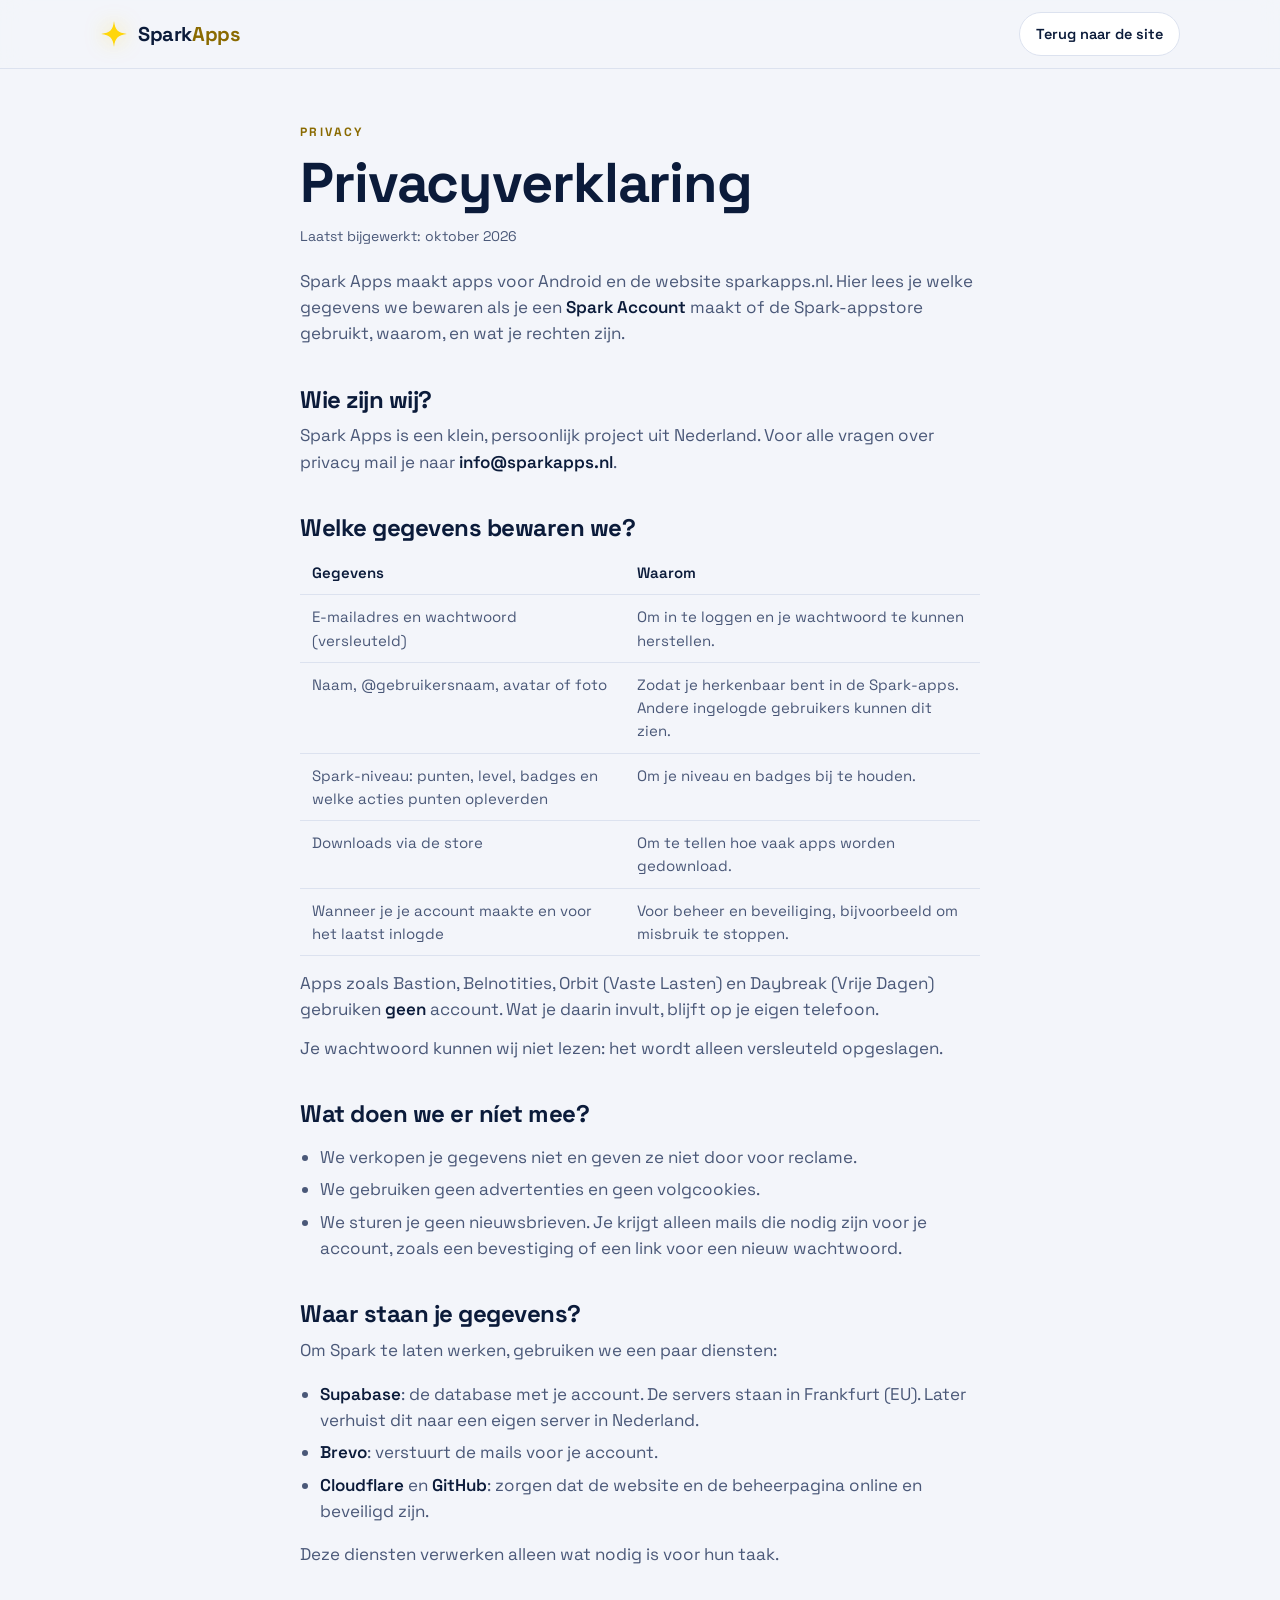
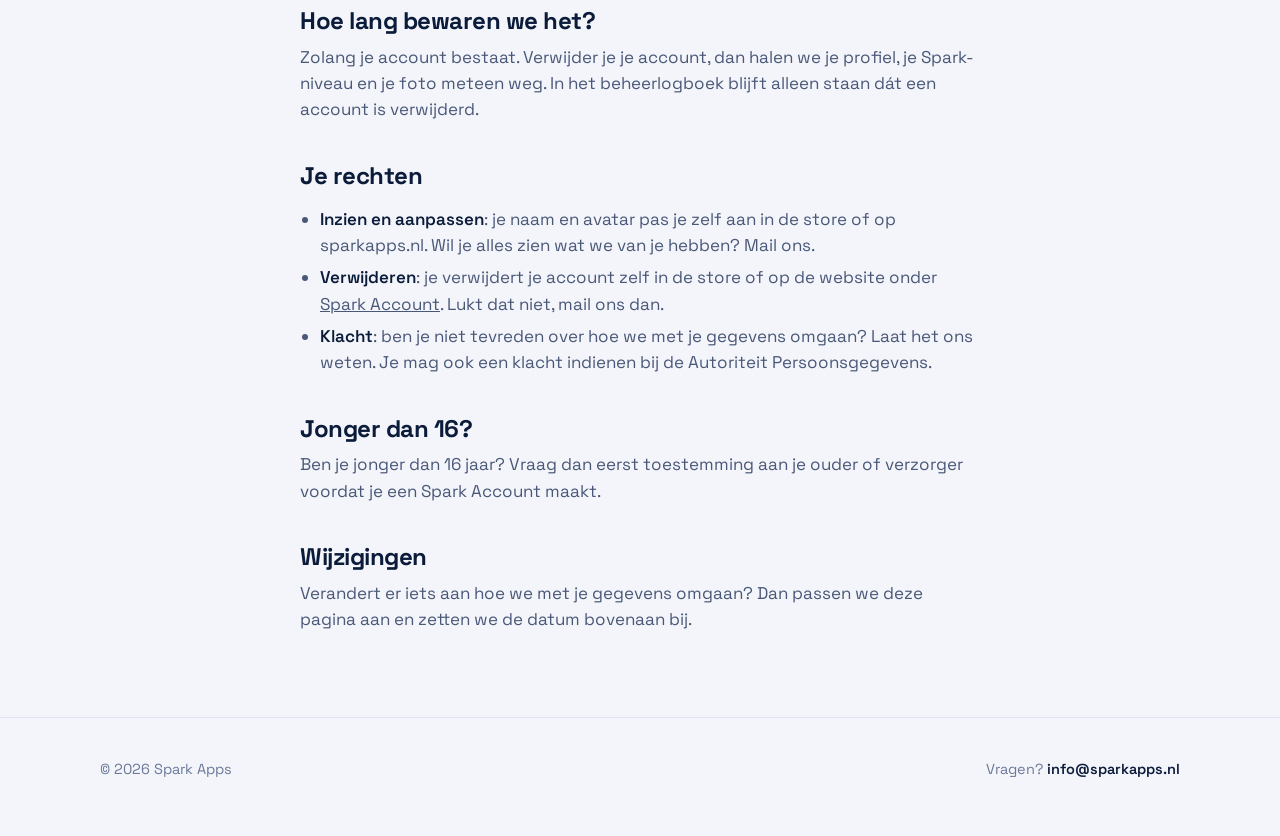
==== privacy.html @ 98fe3489 "Add files via upload" ====
<!doctype html>
<html lang="nl">
<head>
<meta charset="utf-8">
<meta name="viewport" content="width=device-width, initial-scale=1, viewport-fit=cover">
<title>Privacyverklaring · Spark Apps</title>
<meta name="description" content="Welke gegevens Spark Apps bewaart, waarom, en wat je rechten zijn.">
<link rel="icon" href="data:image/svg+xml,%3Csvg xmlns='http://www.w3.org/2000/svg' viewBox='0 0 100 100'%3E%3Cpath d='M50 4 C54 36 64 46 96 50 C64 54 54 64 50 96 C46 64 36 54 4 50 C36 46 46 36 50 4 Z' fill='%23FFD60A'/%3E%3C/svg%3E">
<link rel="preconnect" href="https://fonts.googleapis.com">
<link rel="preconnect" href="https://fonts.gstatic.com" crossorigin>
<link rel="stylesheet" href="https://fonts.googleapis.com/css2?family=Space+Grotesk:wght@400;500;600;700&display=swap">
<link rel="stylesheet" href="site.css?v=1">
<style>
  .doc { padding: 48px 0 84px; }
  .doc .wrap { max-width: 720px; }
  .doc h1 { font-size: clamp(36px, 6vw, 56px); margin: 10px 0 12px; }
  .doc h2 { font-size: 24px; margin: 40px 0 10px; }
  .doc p, .doc li { color: var(--muted); }
  .doc p + p { margin-top: 12px; }
  .doc ul { padding-left: 20px; display: flex; flex-direction: column; gap: 6px; }
  .doc strong { color: var(--text); font-weight: 600; }
  .doc table { width: 100%; border-collapse: collapse; font-size: 15px; }
  .doc th, .doc td { text-align: left; padding: 10px 12px; border-bottom: 1px solid var(--line); vertical-align: top; }
  .doc th { color: var(--text); font-weight: 600; }
  .doc td { color: var(--muted); }
  .tbl { overflow-x: auto; margin-top: 10px; }
  .updated { font-size: 14px; color: var(--faint); }
</style>
</head>
<body>
<header class="top">
  <div class="wrap">
    <a class="logo" href="./">
      <svg width="28" height="28" viewBox="0 0 100 100" aria-hidden="true"><path d="M50 4 C54 36 64 46 96 50 C64 54 54 64 50 96 C46 64 36 54 4 50 C36 46 46 36 50 4 Z" fill="#FFD60A"/></svg>
      <span class="lw">Spark<span>Apps</span></span>
    </a>
    <a class="acc-btn out" href="./" style="margin-left:auto">Terug naar de site</a>
  </div>
</header>

<main class="doc">
  <div class="wrap">
    <span class="kicker">Privacy</span>
    <h1>Privacyverklaring</h1>
    <p class="updated">Laatst bijgewerkt: oktober 2026</p>

    <p style="margin-top:20px">Spark Apps maakt apps voor Android en de website sparkapps.nl. Hier lees je welke gegevens we bewaren als je een <strong>Spark Account</strong> maakt of de Spark-appstore gebruikt, waarom, en wat je rechten zijn.</p>

    <h2>Wie zijn wij?</h2>
    <p>Spark Apps is een klein, persoonlijk project uit Nederland. Voor alle vragen over privacy mail je naar <strong>info@sparkapps.nl</strong>.</p>

    <h2>Welke gegevens bewaren we?</h2>
    <div class="tbl">
      <table>
        <thead><tr><th scope="col">Gegevens</th><th scope="col">Waarom</th></tr></thead>
        <tbody>
          <tr><td>E-mailadres en wachtwoord (versleuteld)</td><td>Om in te loggen en je wachtwoord te kunnen herstellen.</td></tr>
          <tr><td>Naam, @gebruikersnaam, avatar of foto</td><td>Zodat je herkenbaar bent in de Spark-apps. Andere ingelogde gebruikers kunnen dit zien.</td></tr>
          <tr><td>Spark-niveau: punten, level, badges en welke acties punten opleverden</td><td>Om je niveau en badges bij te houden.</td></tr>
          <tr><td>Downloads via de store</td><td>Om te tellen hoe vaak apps worden gedownload.</td></tr>
          <tr><td>Wanneer je je account maakte en voor het laatst inlogde</td><td>Voor beheer en beveiliging, bijvoorbeeld om misbruik te stoppen.</td></tr>
        </tbody>
      </table>
    </div>
    <p style="margin-top:14px">Apps zoals Bastion, Belnotities, Orbit (Vaste Lasten) en Daybreak (Vrije Dagen) gebruiken <strong>geen</strong> account. Wat je daarin invult, blijft op je eigen telefoon.</p>
    <p>Je wachtwoord kunnen wij niet lezen: het wordt alleen versleuteld opgeslagen.</p>

    <h2>Wat doen we er níet mee?</h2>
    <ul>
      <li>We verkopen je gegevens niet en geven ze niet door voor reclame.</li>
      <li>We gebruiken geen advertenties en geen volgcookies.</li>
      <li>We sturen je geen nieuwsbrieven. Je krijgt alleen mails die nodig zijn voor je account, zoals een bevestiging of een link voor een nieuw wachtwoord.</li>
    </ul>

    <h2>Waar staan je gegevens?</h2>
    <p>Om Spark te laten werken, gebruiken we een paar diensten:</p>
    <ul>
      <li><strong>Supabase</strong>: de database met je account. De servers staan in Frankfurt (EU). Later verhuist dit naar een eigen server in Nederland.</li>
      <li><strong>Brevo</strong>: verstuurt de mails voor je account.</li>
      <li><strong>Cloudflare</strong> en <strong>GitHub</strong>: zorgen dat de website en de beheerpagina online en beveiligd zijn.</li>
    </ul>
    <p>Deze diensten verwerken alleen wat nodig is voor hun taak.</p>

    <h2>Hoe lang bewaren we het?</h2>
    <p>Zolang je account bestaat. Verwijder je je account, dan halen we je profiel, je Spark-niveau en je foto meteen weg. In het beheerlogboek blijft alleen staan dát een account is verwijderd.</p>

    <h2>Je rechten</h2>
    <ul>
      <li><strong>Inzien en aanpassen</strong>: je naam en avatar pas je zelf aan in de store of op sparkapps.nl. Wil je alles zien wat we van je hebben? Mail ons.</li>
      <li><strong>Verwijderen</strong>: je verwijdert je account zelf in de store of op de website onder <a href="./#account">Spark Account</a>. Lukt dat niet, mail ons dan.</li>
      <li><strong>Klacht</strong>: ben je niet tevreden over hoe we met je gegevens omgaan? Laat het ons weten. Je mag ook een klacht indienen bij de Autoriteit Persoonsgegevens.</li>
    </ul>

    <h2>Jonger dan 16?</h2>
    <p>Ben je jonger dan 16 jaar? Vraag dan eerst toestemming aan je ouder of verzorger voordat je een Spark Account maakt.</p>

    <h2>Wijzigingen</h2>
    <p>Verandert er iets aan hoe we met je gegevens omgaan? Dan passen we deze pagina aan en zetten we de datum bovenaan bij.</p>
  </div>
</main>

<footer>
  <div class="wrap">
    <span>© 2026 Spark Apps</span>
    <span>Vragen? <span class="copy">info@sparkapps.nl</span></span>
  </div>
</footer>
</body>
</html>
---- site.css ----
/* Layout: één brede kolom met banden; header blijft bovenaan. Merk: Spark (navy + vonkgeel). */
:root {
  --ground: #F3F5FA; --band: #FFFFFF; --card: #FFFFFF; --card2: #E9EDF7; --line: #DCE2EF;
  --text: #0B1B3A; --soft: #23345C; --muted: #4A5878; --faint: #6B7899;
  --spark: #FFD60A; --spark-ink: #8A6A00; --on-spark: #0B1B3A; --navy: #0B1B3A;
  --mint: #0F7A5C; --red: #B42318; --red-bg: #FDECEA;
  --shadow: 0 18px 40px -18px rgba(11, 27, 58, .35);
  --display: 'Space Grotesk', 'Segoe UI', system-ui, sans-serif;
  --body: 'Space Grotesk', 'Segoe UI', system-ui, sans-serif;
  --ease: cubic-bezier(.2, .8, .2, 1);
}
@media (prefers-color-scheme: dark) {
  :root:not([data-theme="light"]) {
    --ground: #050B1C; --band: #081330; --card: #0B1B3A; --card2: #12285A; --line: #1C2F5E;
    --text: #F2F5FB; --soft: #D6DDEE; --muted: #A9B6D3; --faint: #8593B8;
    --spark-ink: #FFD60A; --mint: #7AE7C7; --red: #FF8A8A; --red-bg: rgba(255, 138, 138, .12);
    --shadow: 0 20px 40px -14px rgba(0, 0, 0, .7);
    color-scheme: dark;
  }
}
:root[data-theme="dark"] {
  --ground: #050B1C; --band: #081330; --card: #0B1B3A; --card2: #12285A; --line: #1C2F5E;
  --text: #F2F5FB; --soft: #D6DDEE; --muted: #A9B6D3; --faint: #8593B8;
  --spark-ink: #FFD60A; --mint: #7AE7C7; --red: #FF8A8A; --red-bg: rgba(255, 138, 138, .12);
  --shadow: 0 20px 40px -14px rgba(0, 0, 0, .7);
  color-scheme: dark;
}

* { box-sizing: border-box; }
html { scroll-behavior: smooth; scroll-padding-top: 84px; }
@media (prefers-reduced-motion: reduce) { html { scroll-behavior: auto; } * { animation: none !important; transition: none !important; } }
body { margin: 0; background: var(--ground); color: var(--text); font-family: var(--body); font-size: 17px; line-height: 1.55; -webkit-font-smoothing: antialiased; }
img { max-width: 100%; }
a { color: inherit; }
h1, h2, h3 { font-family: var(--display); margin: 0; letter-spacing: -.02em; text-wrap: balance; line-height: 1.08; }
p { margin: 0; }
[hidden] { display: none !important; }
:focus-visible { outline: 3px solid var(--spark); outline-offset: 3px; border-radius: 8px; }
.wrap { width: 100%; max-width: 1120px; margin: 0 auto; padding-left: max(20px, env(safe-area-inset-left, 0px)); padding-right: max(20px, env(safe-area-inset-right, 0px)); }
.kicker { font-size: 12px; font-weight: 700; letter-spacing: .2em; text-transform: uppercase; color: var(--spark-ink); }
.sr-only { position: absolute; width: 1px; height: 1px; overflow: hidden; clip: rect(0 0 0 0); white-space: nowrap; }

/* ---------- knoppen ---------- */
.btn { display: inline-flex; align-items: center; justify-content: center; gap: 10px; min-height: 52px; padding: 0 24px; border-radius: 99px; border: 0; background: var(--spark); color: var(--on-spark); font: inherit; font-weight: 700; font-size: 16px; text-decoration: none; cursor: pointer; transition: transform .2s var(--ease), box-shadow .2s; }
.btn:hover { transform: translateY(-2px); box-shadow: 0 10px 24px -10px rgba(255, 214, 10, .8); }
.btn:disabled, .btn[aria-disabled="true"] { opacity: .55; cursor: default; transform: none; box-shadow: none; }
.btn.ghost { background: transparent; color: var(--text); border: 1.5px solid var(--line); }
.btn.ghost:hover { box-shadow: none; border-color: var(--faint); }
.btn.sm { min-height: 42px; padding: 0 18px; font-size: 14.5px; }
.btn.danger { background: transparent; color: var(--red); border: 1.5px solid var(--red); }
.btn.full { width: 100%; }

/* ---------- header ---------- */
body::before { content: ""; position: fixed; inset: 0 0 auto; height: env(safe-area-inset-top, 0px); z-index: 31; background: var(--ground); }
.top { position: sticky; top: env(safe-area-inset-top, 0px); z-index: 30; background: color-mix(in srgb, var(--ground) 86%, transparent); backdrop-filter: blur(12px); -webkit-backdrop-filter: blur(12px); border-bottom: 1px solid var(--line); }
.top .wrap { display: flex; align-items: center; gap: 18px; height: 68px; }
.logo { display: inline-flex; align-items: center; gap: 10px; font-weight: 700; font-size: 20px; text-decoration: none; letter-spacing: -.02em; }
.logo svg { filter: drop-shadow(0 0 10px rgba(255, 214, 10, .5)); }
.logo .lw span { color: var(--spark-ink); }
.nav { display: flex; gap: 4px; margin-left: auto; }
.nav a { padding: 10px 14px; border-radius: 99px; text-decoration: none; color: var(--muted); font-weight: 500; font-size: 15px; }
.nav a:hover { color: var(--text); background: var(--card2); }
.acc-btn { display: inline-flex; align-items: center; gap: 8px; height: 44px; padding: 0 6px 0 14px; border-radius: 99px; border: 1.5px solid var(--line); background: var(--card); color: var(--text); font: inherit; font-weight: 600; font-size: 14.5px; cursor: pointer; text-decoration: none; }
.acc-btn .spa-av { margin-right: -2px; }
.acc-btn.out { padding: 0 16px; }
@media (max-width: 760px) { .nav { display: none; } .acc-btn { margin-left: auto; } }

/* ---------- avatar ---------- */
.spa-av { display: inline-flex; align-items: center; justify-content: center; border-radius: 50%; overflow: hidden; flex: none; }
.spa-av img { width: 100%; height: 100%; object-fit: cover; }
.spa-av b { font-weight: 700; line-height: 1; }

/* ---------- hero ---------- */
.hero { padding: 72px 0 56px; overflow: hidden; }
.hero .wrap { display: grid; grid-template-columns: minmax(0, 1.05fr) minmax(0, .95fr); gap: 48px; align-items: center; }
.hero h1 { font-size: clamp(44px, 7vw, 84px); letter-spacing: -.045em; margin: 14px 0 20px; }
.hero h1 em { font-style: normal; color: var(--spark-ink); position: relative; }
.hero .lead { font-size: clamp(18px, 2vw, 21px); color: var(--muted); max-width: 34ch; }
.hero .ctas { display: flex; flex-wrap: wrap; gap: 12px; margin-top: 30px; }
.hero .note { margin-top: 14px; font-size: 14px; color: var(--faint); }
.mosaic { position: relative; display: grid; grid-template-columns: repeat(4, 1fr); gap: 14px; transform: rotate(-8deg); margin: 0 auto; max-width: 440px; }
.mosaic .tile { aspect-ratio: 1; border-radius: 26%; overflow: hidden; box-shadow: var(--shadow); animation: float 6s var(--ease) infinite alternate; }
.mosaic .tile:nth-child(3n) { animation-delay: -2s; }
.mosaic .tile:nth-child(4n+1) { animation-delay: -4s; }
.mosaic .tile img { width: 100%; height: 100%; object-fit: cover; display: block; }
.mosaic .tile.star { background: var(--spark); display: flex; align-items: center; justify-content: center; }
@keyframes float { to { transform: translateY(-8px); } }
@media (max-width: 860px) { .hero { padding-top: 44px; } .hero .wrap { grid-template-columns: 1fr; gap: 40px; } .mosaic { max-width: 340px; } }

/* ---------- cijfers ---------- */
.stats { border-top: 1px solid var(--line); border-bottom: 1px solid var(--line); background: var(--band); }
.stats .wrap { display: grid; grid-template-columns: repeat(4, minmax(0, 1fr)); }
.stat { padding: 26px 18px; border-left: 1px solid var(--line); }
.stat:first-child { border-left: 0; padding-left: 0; }
.stat b { display: block; font-family: var(--display); font-size: clamp(30px, 4vw, 44px); letter-spacing: -.03em; font-variant-numeric: tabular-nums; line-height: 1.1; }
.stat span { color: var(--muted); font-size: 14.5px; }
@media (max-width: 760px) { .stats .wrap { grid-template-columns: repeat(2, minmax(0, 1fr)); } .stat { border-left: 0; padding-left: 0; } .stat:nth-child(n+3) { border-top: 1px solid var(--line); } }

/* ---------- secties ---------- */
section.band { padding: 84px 0; }
section.band.alt { background: var(--band); border-top: 1px solid var(--line); border-bottom: 1px solid var(--line); }
.sec-head { display: flex; flex-wrap: wrap; align-items: flex-end; justify-content: space-between; gap: 18px; margin-bottom: 30px; }
.sec-head h2 { font-size: clamp(32px, 4.6vw, 52px); margin-top: 10px; }
.sec-head p { color: var(--muted); max-width: 46ch; }

/* ---------- apps ---------- */
.chips { display: flex; flex-wrap: wrap; gap: 8px; margin-bottom: 22px; }
.chip { min-height: 40px; padding: 0 16px; border-radius: 99px; border: 1.5px solid var(--line); background: var(--card); color: var(--muted); font: inherit; font-size: 14.5px; font-weight: 600; cursor: pointer; }
.chip[aria-pressed="true"] { background: var(--navy); border-color: var(--navy); color: #fff; }
:root[data-theme="dark"] .chip[aria-pressed="true"] { background: var(--spark); border-color: var(--spark); color: var(--on-spark); }
@media (prefers-color-scheme: dark) { :root:not([data-theme="light"]) .chip[aria-pressed="true"] { background: var(--spark); border-color: var(--spark); color: var(--on-spark); } }
.app-grid { display: grid; grid-template-columns: repeat(auto-fill, minmax(250px, 1fr)); gap: 16px; }
.app-card { display: flex; gap: 16px; align-items: flex-start; padding: 18px; border-radius: 24px; background: var(--card); border: 1px solid var(--line); text-align: left; font: inherit; color: inherit; cursor: pointer; transition: transform .25s var(--ease), box-shadow .25s; }
.app-card:hover { transform: translateY(-4px); box-shadow: var(--shadow); }
.app-ico { flex: none; width: 64px; height: 64px; border-radius: 18px; overflow: hidden; display: flex; align-items: center; justify-content: center; }
.app-ico img { width: 100%; height: 100%; object-fit: cover; }
.app-card .t { display: flex; flex-direction: column; gap: 3px; min-width: 0; }
.app-card b { font-size: 18px; letter-spacing: -.01em; }
.app-card .tag { font-size: 12.5px; font-weight: 600; color: var(--spark-ink); }
.app-card .s { font-size: 14.5px; color: var(--muted); line-height: 1.4; }

/* ---------- stappen ---------- */
.steps { display: grid; grid-template-columns: repeat(auto-fit, minmax(220px, 1fr)); gap: 16px; list-style: none; margin: 0; padding: 0; counter-reset: s; }
.steps li { position: relative; padding: 24px 22px; border-radius: 24px; background: var(--card); border: 1px solid var(--line); counter-increment: s; }
.steps li::before { content: counter(s); display: flex; align-items: center; justify-content: center; width: 40px; height: 40px; border-radius: 50%; background: var(--spark); color: var(--on-spark); font-weight: 700; margin-bottom: 14px; }
.steps b { display: block; font-size: 18px; margin-bottom: 6px; }
.steps span { color: var(--muted); font-size: 15px; }

/* ---------- account-uitleg ---------- */
.acc-split { display: grid; grid-template-columns: minmax(0, 1fr) minmax(0, 1fr); gap: 40px; align-items: center; }
.acc-split p { color: var(--muted); margin-top: 16px; }
.tiers { display: flex; flex-direction: column; gap: 8px; list-style: none; margin: 0; padding: 0; }
.tiers li { display: flex; align-items: center; gap: 14px; padding: 12px 16px; border-radius: 16px; background: var(--card); border: 1px solid var(--line); }
.tiers li i { font-style: normal; flex: none; min-width: 74px; font-size: 13px; font-weight: 700; color: var(--faint); font-variant-numeric: tabular-nums; }
.tiers li b { font-size: 16px; }
.tiers li:last-child { background: var(--spark); color: var(--on-spark); border-color: var(--spark); }
.tiers li:last-child i { color: var(--on-spark); }
@media (max-width: 860px) { .acc-split { grid-template-columns: 1fr; } }

/* ---------- download ---------- */
.dl { display: grid; grid-template-columns: auto minmax(0, 1fr); gap: 28px; align-items: center; padding: 40px; border-radius: 32px; background: var(--navy); color: #F2F5FB; }
.dl .big-star { width: 120px; height: 120px; border-radius: 34px; background: var(--spark); display: flex; align-items: center; justify-content: center; box-shadow: 0 0 60px rgba(255, 214, 10, .35); }
.dl h2 { font-size: clamp(30px, 4vw, 44px); }
.dl p { color: #A9B6D3; margin: 10px 0 22px; }
.dl .meta { margin-top: 12px; font-size: 13.5px; color: #A9B6D3; }
@media (max-width: 680px) { .dl { grid-template-columns: 1fr; padding: 28px 22px; } .dl .big-star { width: 84px; height: 84px; border-radius: 24px; } }

/* ---------- footer ---------- */
footer { padding: 40px 0 56px; border-top: 1px solid var(--line); color: var(--faint); font-size: 14.5px; }
footer .wrap { display: flex; flex-wrap: wrap; gap: 14px 28px; align-items: center; justify-content: space-between; }
footer a { color: var(--muted); }
footer .copy { user-select: all; color: var(--text); font-weight: 600; }

/* ---------- dialoog (app-details) ---------- */
dialog { border: 0; padding: 0; border-radius: 28px; width: min(720px, calc(100vw - 24px)); max-height: calc(100vh - 32px); background: var(--card); color: var(--text); box-shadow: var(--shadow); }
dialog::backdrop { background: rgba(3, 7, 18, .62); }
.dlg { display: flex; flex-direction: column; }
.dlg-hero { display: flex; align-items: center; gap: 18px; padding: 26px 26px 22px; color: #fff; }
.dlg-hero .app-ico { width: 84px; height: 84px; border-radius: 24px; box-shadow: 0 12px 24px -10px rgba(0, 0, 0, .5); }
.dlg-hero h2 { font-size: 30px; }
.dlg-hero span { opacity: .85; }
.dlg-x { margin-left: auto; align-self: flex-start; width: 44px; height: 44px; border-radius: 50%; border: 0; background: rgba(255, 255, 255, .18); color: #fff; cursor: pointer; display: flex; align-items: center; justify-content: center; flex: none; }
.dlg-body { padding: 22px 26px 28px; display: flex; flex-direction: column; gap: 18px; }
.dlg-body p { color: var(--muted); }
.shots { display: flex; gap: 12px; overflow-x: auto; padding-bottom: 6px; scroll-snap-type: x mandatory; }
.shots img { flex: none; height: 300px; border-radius: 18px; border: 1px solid var(--line); scroll-snap-align: start; }
.feats { display: grid; grid-template-columns: repeat(auto-fill, minmax(220px, 1fr)); gap: 8px; list-style: none; padding: 0; margin: 0; }
.feats li { display: flex; gap: 10px; align-items: flex-start; font-size: 15px; }
.feats li svg { flex: none; margin-top: 4px; }

/* ---------- account-pagina ---------- */
.acc-page { padding: 48px 0 84px; }
.acc-page .wrap { max-width: 640px; display: flex; flex-direction: column; gap: 16px; }
.panel { padding: 26px; border-radius: 26px; background: var(--card); border: 1px solid var(--line); display: flex; flex-direction: column; gap: 14px; }
.panel h1 { font-size: clamp(30px, 5vw, 40px); }
.panel h2 { font-size: 22px; }
.panel > p { color: var(--muted); }
.seg { display: flex; gap: 6px; padding: 5px; border-radius: 99px; background: var(--card2); }
.seg button { flex: 1; min-height: 42px; border: 0; border-radius: 99px; background: transparent; color: var(--muted); font: inherit; font-weight: 700; font-size: 15px; cursor: pointer; }
.seg button[aria-selected="true"] { background: var(--spark); color: var(--on-spark); }
.field { display: flex; flex-direction: column; gap: 7px; }
.field > span { font-size: 14px; font-weight: 700; color: var(--soft); }
.field small { font-size: 13px; color: var(--faint); }
.field small.ok { color: var(--mint); }
.field small.bad { color: var(--red); }
.inp { width: 100%; height: 50px; border-radius: 14px; border: 1.5px solid var(--line); background: var(--ground); color: var(--text); font: inherit; font-size: 16px; padding: 0 14px; }
.inp:focus { border-color: var(--spark-ink); outline: none; }
.un { position: relative; }
.un i { position: absolute; left: 14px; top: 50%; transform: translateY(-50%); font-style: normal; color: var(--faint); }
.un .inp { padding-left: 30px; }
.err { padding: 10px 14px; border-radius: 12px; background: var(--red-bg); color: var(--red); font-size: 14.5px; }
.okmsg { padding: 10px 14px; border-radius: 12px; background: color-mix(in srgb, var(--mint) 14%, transparent); color: var(--mint); font-size: 14.5px; }
.linkbtn { align-self: flex-start; border: 0; background: none; padding: 6px 0; color: var(--muted); font: inherit; font-size: 14.5px; text-decoration: underline; cursor: pointer; }
.small { font-size: 13.5px; color: var(--faint); }
.me { display: flex; align-items: center; gap: 18px; }
.me h1 { font-size: 30px; overflow-wrap: anywhere; }
.me .handle { color: var(--muted); }
.pills { display: flex; flex-wrap: wrap; gap: 6px; margin-top: 6px; }
.pill { padding: 4px 10px; border-radius: 99px; background: var(--card2); color: var(--spark-ink); font-size: 12.5px; font-weight: 700; }
.pill.y { background: var(--spark); color: var(--on-spark); }
.av-grid { display: grid; grid-template-columns: repeat(auto-fill, minmax(58px, 1fr)); gap: 8px; }
.av-pick { height: 62px; border-radius: 18px; border: 2px solid transparent; background: transparent; cursor: pointer; display: flex; align-items: center; justify-content: center; padding: 0; }
.av-pick[aria-pressed="true"] { border-color: var(--spark-ink); }
.row { display: flex; gap: 10px; align-items: center; flex-wrap: wrap; }
.row .inp { flex: 1 1 220px; min-width: 0; }
.info { display: flex; flex-direction: column; gap: 10px; }
.info div { display: flex; justify-content: space-between; gap: 12px; font-size: 15px; }
.info span { color: var(--muted); }
.info b { text-align: right; overflow-wrap: anywhere; min-width: 0; font-weight: 600; }
.lvl-top { display: flex; align-items: center; gap: 16px; }
.lvl-num { flex: none; width: 76px; height: 76px; border-radius: 22px; background: var(--spark); color: var(--on-spark); display: flex; flex-direction: column; align-items: center; justify-content: center; }
.lvl-num b { font-size: 32px; line-height: 1; letter-spacing: -.04em; }
.lvl-num span { font-size: 10px; font-weight: 700; letter-spacing: .16em; text-transform: uppercase; }
.lvl-top b.name { font-size: 22px; }
.lvl-top .sub { color: var(--muted); font-size: 14.5px; font-variant-numeric: tabular-nums; }
.bar { height: 10px; border-radius: 99px; background: var(--card2); overflow: hidden; }
.bar i { display: block; height: 100%; background: var(--spark); border-radius: inherit; }
.bdgs { display: grid; grid-template-columns: repeat(auto-fill, minmax(130px, 1fr)); gap: 10px; }
.bdg { padding: 14px 10px; border-radius: 18px; border: 1px solid var(--line); background: var(--ground); text-align: center; display: flex; flex-direction: column; align-items: center; gap: 4px; opacity: .55; }
.bdg.on { opacity: 1; border-color: var(--spark-ink); }
.bdg .ic { width: 42px; height: 42px; border-radius: 50%; background: var(--card2); color: var(--faint); display: flex; align-items: center; justify-content: center; }
.bdg.on .ic { background: var(--spark); }
.bdg b { font-size: 13.5px; }
.bdg span { font-size: 12px; color: var(--faint); line-height: 1.35; }
.toast { position: fixed; left: 50%; bottom: max(24px, env(safe-area-inset-bottom, 0px)); transform: translate(-50%, 20px); padding: 12px 20px; border-radius: 99px; background: var(--text); color: var(--ground); font-size: 15px; font-weight: 600; opacity: 0; pointer-events: none; transition: all .3s var(--ease); z-index: 60; max-width: calc(100vw - 32px); text-align: center; }
.toast.on { opacity: 1; transform: translate(-50%, 0); }
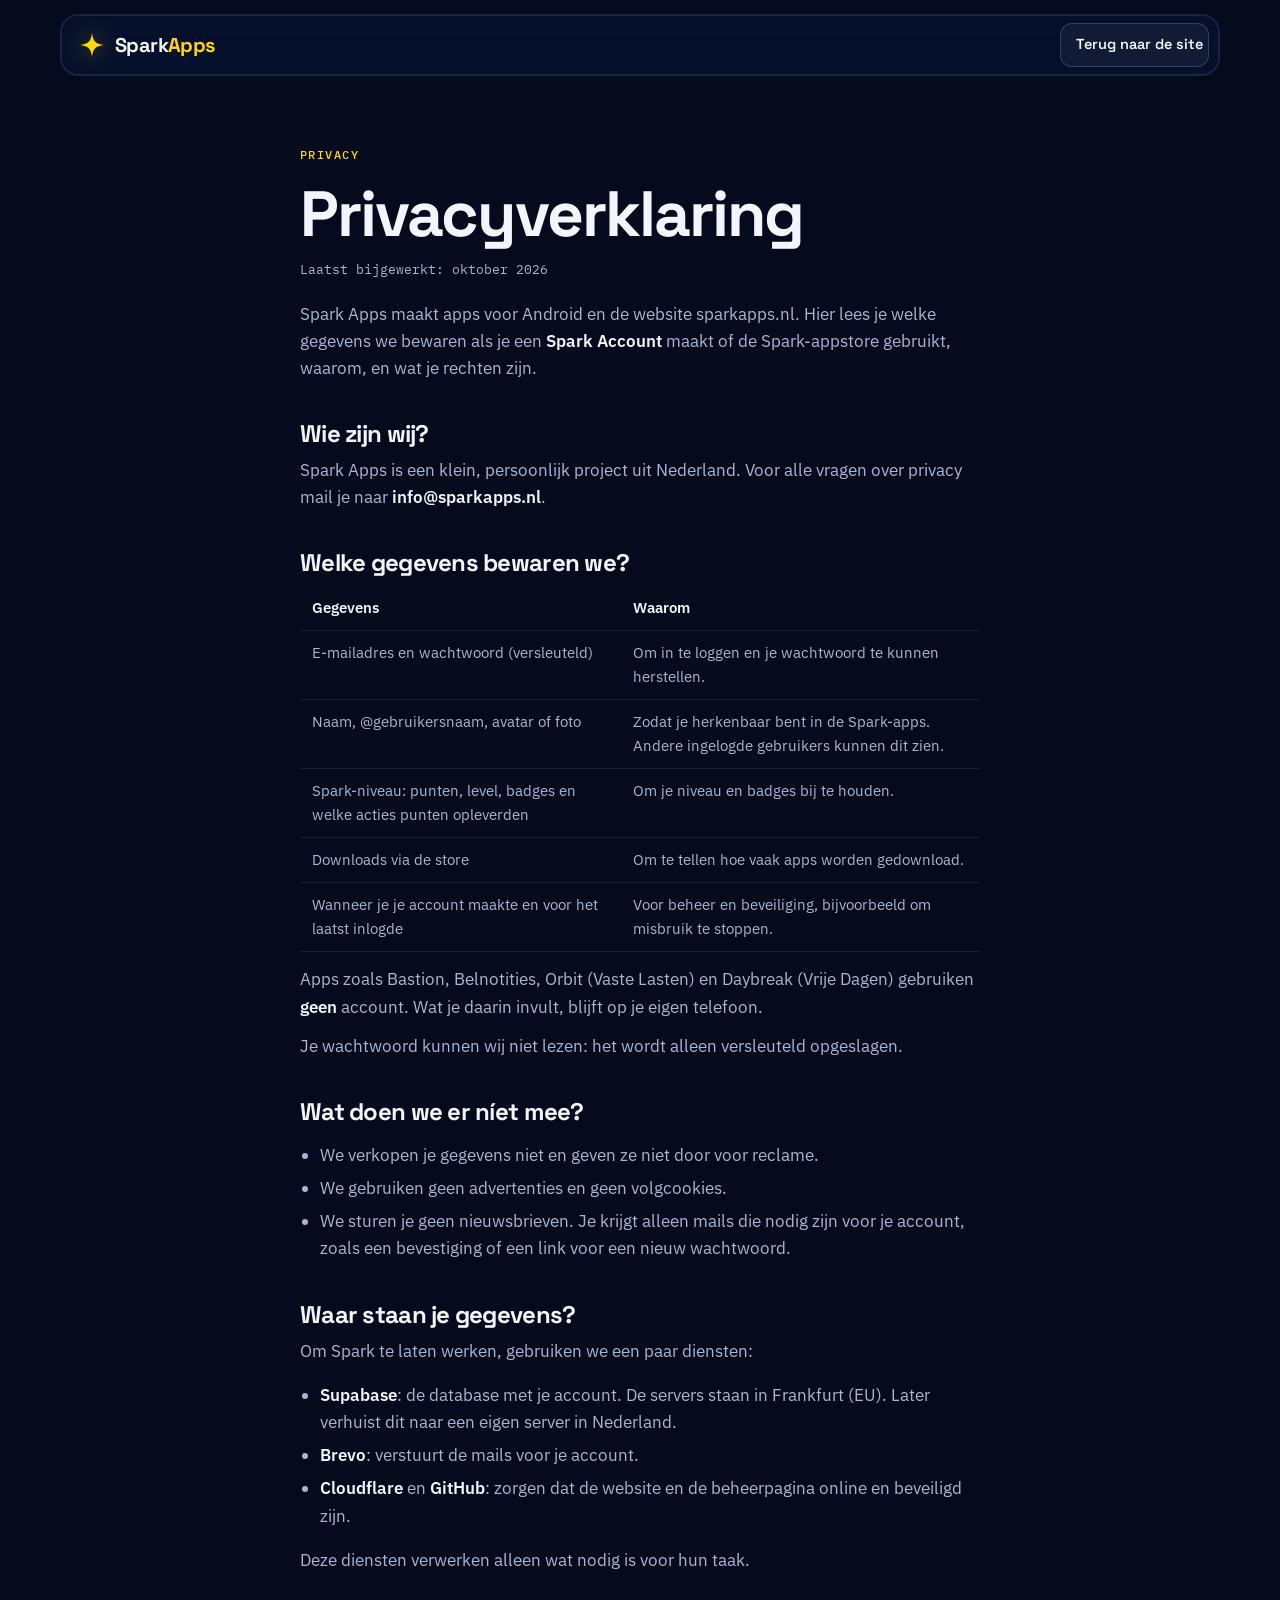
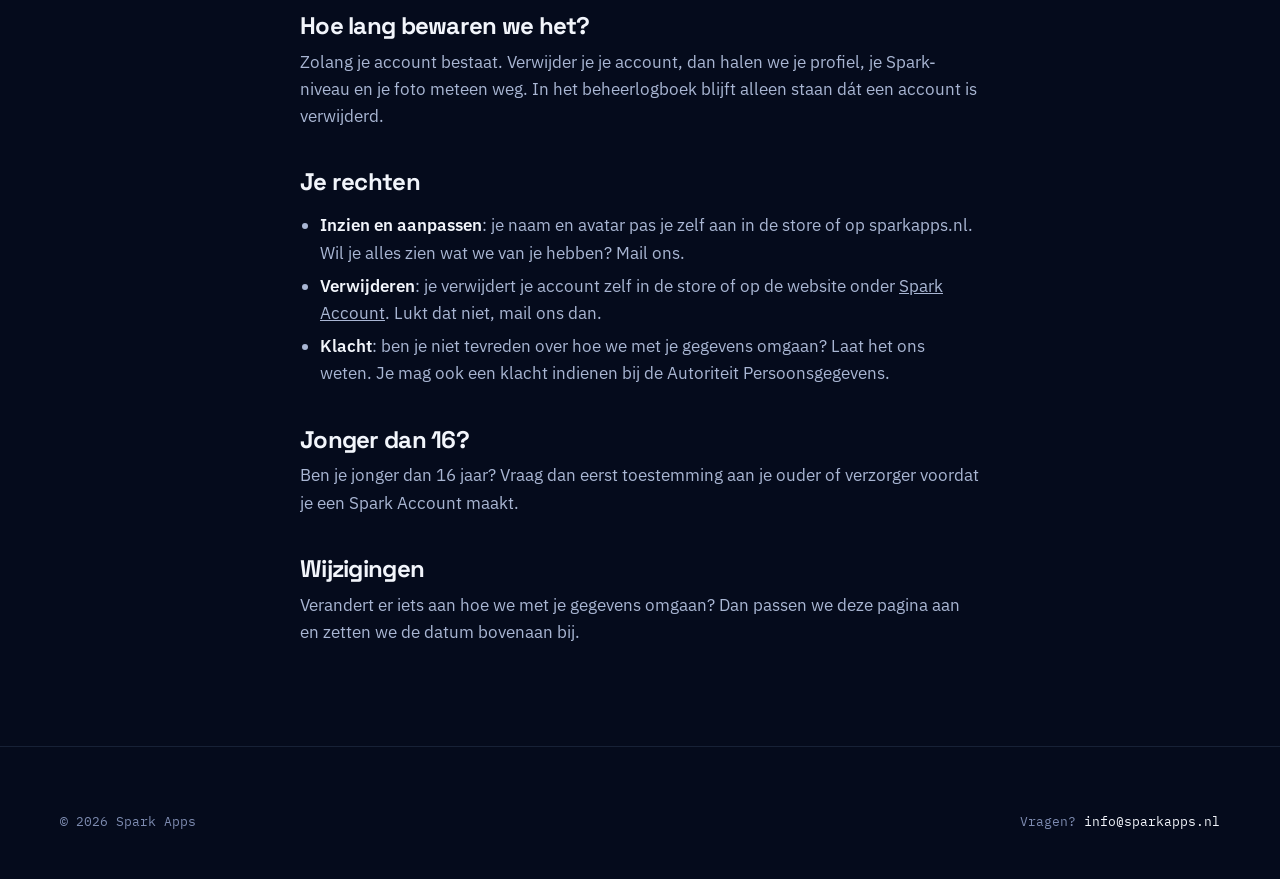
==== commit a5d2b64a: "Add files via upload" ====
--- a/privacy.html
+++ b/privacy.html
@@ -8,12 +8,12 @@
 <link rel="icon" href="data:image/svg+xml,%3Csvg xmlns='http://www.w3.org/2000/svg' viewBox='0 0 100 100'%3E%3Cpath d='M50 4 C54 36 64 46 96 50 C64 54 54 64 50 96 C46 64 36 54 4 50 C36 46 46 36 50 4 Z' fill='%23FFD60A'/%3E%3C/svg%3E">
 <link rel="preconnect" href="https://fonts.googleapis.com">
 <link rel="preconnect" href="https://fonts.gstatic.com" crossorigin>
-<link rel="stylesheet" href="https://fonts.googleapis.com/css2?family=Space+Grotesk:wght@400;500;600;700&display=swap">
-<link rel="stylesheet" href="site.css?v=1">
+<link rel="stylesheet" href="https://fonts.googleapis.com/css2?family=IBM+Plex+Mono:wght@500&family=IBM+Plex+Sans:wght@400;500;600&family=Space+Grotesk:wght@500;600;700&display=swap">
+<link rel="stylesheet" href="site.css?v=2">
 <style>
-  .doc { padding: 48px 0 84px; }
+  .doc { padding: 140px 0 100px; }
   .doc .wrap { max-width: 720px; }
-  .doc h1 { font-size: clamp(36px, 6vw, 56px); margin: 10px 0 12px; }
+  .doc h1 { font-size: clamp(40px, 6vw, 64px); margin: 14px 0 12px; }
   .doc h2 { font-size: 24px; margin: 40px 0 10px; }
   .doc p, .doc li { color: var(--muted); }
   .doc p + p { margin-top: 12px; }
@@ -24,17 +24,19 @@
   .doc th { color: var(--text); font-weight: 600; }
   .doc td { color: var(--muted); }
   .tbl { overflow-x: auto; margin-top: 10px; }
-  .updated { font-size: 14px; color: var(--faint); }
+  .updated { font-family: var(--mono); font-size: 13px; color: var(--faint); }
 </style>
 </head>
 <body>
-<header class="top">
+<header class="top solid" id="top">
   <div class="wrap">
-    <a class="logo" href="./">
-      <svg width="28" height="28" viewBox="0 0 100 100" aria-hidden="true"><path d="M50 4 C54 36 64 46 96 50 C64 54 54 64 50 96 C46 64 36 54 4 50 C36 46 46 36 50 4 Z" fill="#FFD60A"/></svg>
-      <span class="lw">Spark<span>Apps</span></span>
-    </a>
-    <a class="acc-btn out" href="./" style="margin-left:auto">Terug naar de site</a>
+    <div class="bar">
+      <a class="logo" href="./">
+        <svg width="26" height="26" viewBox="0 0 100 100" aria-hidden="true"><path d="M50 4 C54 36 64 46 96 50 C64 54 54 64 50 96 C46 64 36 54 4 50 C36 46 46 36 50 4 Z" fill="#FFD60A"/></svg>
+        <span class="lw">Spark<span>Apps</span></span>
+      </a>
+      <a class="acc-btn" href="./" style="margin-left:auto">Terug naar de site</a>
+    </div>
   </div>
 </header>
 
@@ -101,8 +103,7 @@
 
 <footer>
   <div class="wrap">
-    <span>© 2026 Spark Apps</span>
-    <span>Vragen? <span class="copy">info@sparkapps.nl</span></span>
+    <div class="base" style="margin-top:0;border-top:0;padding-top:0"><span>© 2026 Spark Apps</span><span>Vragen? <span class="copy">info@sparkapps.nl</span></span></div>
   </div>
 </footer>
 </body>
--- a/site.css
+++ b/site.css
@@ -1,226 +1,322 @@
-/* Layout: één brede kolom met banden; header blijft bovenaan. Merk: Spark (navy + vonkgeel). */
+/* Layout: donkere merk-look (bewust één thema). Brede banden met een 12-koloms raster; header zweeft als glas.
+   Display: Space Grotesk (Spark-merkletter) · Tekst: IBM Plex Sans · Labels/cijfers: IBM Plex Mono */
 :root {
-  --ground: #F3F5FA; --band: #FFFFFF; --card: #FFFFFF; --card2: #E9EDF7; --line: #DCE2EF;
-  --text: #0B1B3A; --soft: #23345C; --muted: #4A5878; --faint: #6B7899;
-  --spark: #FFD60A; --spark-ink: #8A6A00; --on-spark: #0B1B3A; --navy: #0B1B3A;
-  --mint: #0F7A5C; --red: #B42318; --red-bg: #FDECEA;
-  --shadow: 0 18px 40px -18px rgba(11, 27, 58, .35);
+  --bg: #050B1C;
+  --bg2: #071230;
+  --panel: #0B1B3A;
+  --panel2: #10244D;
+  --line: rgba(150, 175, 230, .13);
+  --line2: rgba(150, 175, 230, .24);
+  --text: #F2F5FB;
+  --soft: #D6DDEE;
+  --muted: #A9B6D3;
+  --faint: #7D8BB0;
+  --spark: #FFD60A;
+  --spark-2: #FFE45C;
+  --spark-soft: rgba(255, 214, 10, .10);
+  --on-spark: #0B1B3A;
+  --mint: #7AE7C7;
+  --red: #FF8A8A;
+  --red-bg: rgba(255, 138, 138, .12);
   --display: 'Space Grotesk', 'Segoe UI', system-ui, sans-serif;
-  --body: 'Space Grotesk', 'Segoe UI', system-ui, sans-serif;
+  --body: 'IBM Plex Sans', 'Segoe UI', system-ui, sans-serif;
+  --mono: 'IBM Plex Mono', ui-monospace, 'SFMono-Regular', Menlo, monospace;
   --ease: cubic-bezier(.2, .8, .2, 1);
-}
-@media (prefers-color-scheme: dark) {
-  :root:not([data-theme="light"]) {
-    --ground: #050B1C; --band: #081330; --card: #0B1B3A; --card2: #12285A; --line: #1C2F5E;
-    --text: #F2F5FB; --soft: #D6DDEE; --muted: #A9B6D3; --faint: #8593B8;
-    --spark-ink: #FFD60A; --mint: #7AE7C7; --red: #FF8A8A; --red-bg: rgba(255, 138, 138, .12);
-    --shadow: 0 20px 40px -14px rgba(0, 0, 0, .7);
-    color-scheme: dark;
-  }
-}
-:root[data-theme="dark"] {
-  --ground: #050B1C; --band: #081330; --card: #0B1B3A; --card2: #12285A; --line: #1C2F5E;
-  --text: #F2F5FB; --soft: #D6DDEE; --muted: #A9B6D3; --faint: #8593B8;
-  --spark-ink: #FFD60A; --mint: #7AE7C7; --red: #FF8A8A; --red-bg: rgba(255, 138, 138, .12);
-  --shadow: 0 20px 40px -14px rgba(0, 0, 0, .7);
+  --r: 22px;
   color-scheme: dark;
 }
 
 * { box-sizing: border-box; }
-html { scroll-behavior: smooth; scroll-padding-top: 84px; }
-@media (prefers-reduced-motion: reduce) { html { scroll-behavior: auto; } * { animation: none !important; transition: none !important; } }
-body { margin: 0; background: var(--ground); color: var(--text); font-family: var(--body); font-size: 17px; line-height: 1.55; -webkit-font-smoothing: antialiased; }
-img { max-width: 100%; }
+html { scroll-behavior: smooth; scroll-padding-top: 96px; background: var(--bg); }
+@media (prefers-reduced-motion: reduce) { html { scroll-behavior: auto; } *, *::before, *::after { animation: none !important; transition: none !important; } }
+body { margin: 0; background: var(--bg); color: var(--text); font-family: var(--body); font-size: 17px; line-height: 1.6; -webkit-font-smoothing: antialiased; overflow-x: hidden; }
+img { max-width: 100%; display: block; }
 a { color: inherit; }
-h1, h2, h3 { font-family: var(--display); margin: 0; letter-spacing: -.02em; text-wrap: balance; line-height: 1.08; }
+h1, h2, h3 { font-family: var(--display); font-weight: 700; margin: 0; letter-spacing: -.03em; line-height: 1.04; text-wrap: balance; }
 p { margin: 0; }
 [hidden] { display: none !important; }
-:focus-visible { outline: 3px solid var(--spark); outline-offset: 3px; border-radius: 8px; }
-.wrap { width: 100%; max-width: 1120px; margin: 0 auto; padding-left: max(20px, env(safe-area-inset-left, 0px)); padding-right: max(20px, env(safe-area-inset-right, 0px)); }
-.kicker { font-size: 12px; font-weight: 700; letter-spacing: .2em; text-transform: uppercase; color: var(--spark-ink); }
+:focus-visible { outline: 2px solid var(--spark); outline-offset: 3px; border-radius: 8px; }
+::selection { background: var(--spark); color: var(--on-spark); }
+.wrap { width: 100%; max-width: 1200px; margin: 0 auto; padding-left: max(20px, env(safe-area-inset-left, 0px)); padding-right: max(20px, env(safe-area-inset-right, 0px)); }
 .sr-only { position: absolute; width: 1px; height: 1px; overflow: hidden; clip: rect(0 0 0 0); white-space: nowrap; }
+.label { font-family: var(--mono); font-size: 12px; font-weight: 500; letter-spacing: .12em; text-transform: uppercase; color: var(--spark); }
+.kicker { font-family: var(--mono); font-size: 12px; font-weight: 500; letter-spacing: .12em; text-transform: uppercase; color: var(--spark); }
 
 /* ---------- knoppen ---------- */
-.btn { display: inline-flex; align-items: center; justify-content: center; gap: 10px; min-height: 52px; padding: 0 24px; border-radius: 99px; border: 0; background: var(--spark); color: var(--on-spark); font: inherit; font-weight: 700; font-size: 16px; text-decoration: none; cursor: pointer; transition: transform .2s var(--ease), box-shadow .2s; }
-.btn:hover { transform: translateY(-2px); box-shadow: 0 10px 24px -10px rgba(255, 214, 10, .8); }
-.btn:disabled, .btn[aria-disabled="true"] { opacity: .55; cursor: default; transform: none; box-shadow: none; }
-.btn.ghost { background: transparent; color: var(--text); border: 1.5px solid var(--line); }
-.btn.ghost:hover { box-shadow: none; border-color: var(--faint); }
-.btn.sm { min-height: 42px; padding: 0 18px; font-size: 14.5px; }
-.btn.danger { background: transparent; color: var(--red); border: 1.5px solid var(--red); }
+.btn { position: relative; display: inline-flex; align-items: center; justify-content: center; gap: 10px; min-height: 52px; padding: 0 26px; border-radius: 14px; border: 0; background: var(--spark); color: var(--on-spark); font: inherit; font-family: var(--display); font-weight: 700; font-size: 16px; letter-spacing: -.01em; text-decoration: none; cursor: pointer; transition: transform .25s var(--ease), box-shadow .25s var(--ease), background .2s; box-shadow: 0 0 0 1px rgba(255, 214, 10, .6), 0 10px 30px -12px rgba(255, 214, 10, .55); }
+.btn:hover { transform: translateY(-2px); background: var(--spark-2); box-shadow: 0 0 0 1px rgba(255, 214, 10, .8), 0 16px 40px -12px rgba(255, 214, 10, .7); }
+.btn:disabled, .btn[aria-disabled="true"] { opacity: .5; cursor: default; transform: none; }
+.btn.ghost { background: rgba(255, 255, 255, .03); color: var(--text); box-shadow: inset 0 0 0 1px var(--line2); }
+.btn.ghost:hover { background: rgba(255, 255, 255, .07); box-shadow: inset 0 0 0 1px rgba(150, 175, 230, .4); }
+.btn.sm { min-height: 42px; padding: 0 18px; font-size: 14.5px; border-radius: 12px; }
+.btn.danger { background: transparent; color: var(--red); box-shadow: inset 0 0 0 1px rgba(255, 138, 138, .5); }
 .btn.full { width: 100%; }
+.btn .arr { transition: transform .25s var(--ease); }
+.btn:hover .arr { transform: translateX(3px); }
 
 /* ---------- header ---------- */
-body::before { content: ""; position: fixed; inset: 0 0 auto; height: env(safe-area-inset-top, 0px); z-index: 31; background: var(--ground); }
-.top { position: sticky; top: env(safe-area-inset-top, 0px); z-index: 30; background: color-mix(in srgb, var(--ground) 86%, transparent); backdrop-filter: blur(12px); -webkit-backdrop-filter: blur(12px); border-bottom: 1px solid var(--line); }
-.top .wrap { display: flex; align-items: center; gap: 18px; height: 68px; }
-.logo { display: inline-flex; align-items: center; gap: 10px; font-weight: 700; font-size: 20px; text-decoration: none; letter-spacing: -.02em; }
-.logo svg { filter: drop-shadow(0 0 10px rgba(255, 214, 10, .5)); }
-.logo .lw span { color: var(--spark-ink); }
-.nav { display: flex; gap: 4px; margin-left: auto; }
-.nav a { padding: 10px 14px; border-radius: 99px; text-decoration: none; color: var(--muted); font-weight: 500; font-size: 15px; }
-.nav a:hover { color: var(--text); background: var(--card2); }
-.acc-btn { display: inline-flex; align-items: center; gap: 8px; height: 44px; padding: 0 6px 0 14px; border-radius: 99px; border: 1.5px solid var(--line); background: var(--card); color: var(--text); font: inherit; font-weight: 600; font-size: 14.5px; cursor: pointer; text-decoration: none; }
-.acc-btn .spa-av { margin-right: -2px; }
-.acc-btn.out { padding: 0 16px; }
-@media (max-width: 760px) { .nav { display: none; } .acc-btn { margin-left: auto; } }
+body::before { content: ""; position: fixed; inset: 0 0 auto; height: env(safe-area-inset-top, 0px); z-index: 41; background: var(--bg); }
+.top { position: fixed; left: 0; right: 0; top: env(safe-area-inset-top, 0px); z-index: 40; padding-top: 14px; transition: padding .3s var(--ease); }
+.top .bar { display: flex; align-items: center; gap: 16px; height: 62px; padding: 0 10px 0 18px; border-radius: 18px; border: 1px solid transparent; transition: background .3s, border-color .3s, backdrop-filter .3s; }
+.top.scrolled { padding-top: 10px; }
+.top.scrolled .bar, .top.solid .bar { background: rgba(7, 18, 48, .72); border-color: var(--line); backdrop-filter: blur(16px) saturate(140%); -webkit-backdrop-filter: blur(16px) saturate(140%); }
+.logo { display: inline-flex; align-items: center; gap: 10px; font-family: var(--display); font-weight: 700; font-size: 20px; text-decoration: none; letter-spacing: -.03em; }
+.logo svg { filter: drop-shadow(0 0 12px rgba(255, 214, 10, .6)); }
+.logo .lw span { color: var(--spark); }
+.nav { display: flex; gap: 2px; margin-left: auto; }
+.nav a { padding: 9px 14px; border-radius: 10px; text-decoration: none; color: var(--muted); font-size: 15px; font-weight: 500; transition: color .2s, background .2s; }
+.nav a:hover { color: var(--text); background: rgba(255, 255, 255, .05); }
+.acc-btn { display: inline-flex; align-items: center; gap: 10px; height: 44px; padding: 0 6px 0 16px; border-radius: 12px; background: rgba(255, 255, 255, .05); box-shadow: inset 0 0 0 1px var(--line2); color: var(--text); font-family: var(--display); font-weight: 600; font-size: 14.5px; text-decoration: none; }
+.acc-btn:hover { background: rgba(255, 255, 255, .09); }
+.acc-btn.out { padding: 0 18px; background: var(--spark); color: var(--on-spark); box-shadow: none; }
+.acc-btn.out:hover { background: var(--spark-2); }
+@media (max-width: 860px) { .nav { display: none; } .acc-btn { margin-left: auto; } }
 
 /* ---------- avatar ---------- */
 .spa-av { display: inline-flex; align-items: center; justify-content: center; border-radius: 50%; overflow: hidden; flex: none; }
 .spa-av img { width: 100%; height: 100%; object-fit: cover; }
-.spa-av b { font-weight: 700; line-height: 1; }
+.spa-av b { font-weight: 700; line-height: 1; font-family: var(--display); }
+
+/* ---------- achtergrondraster ---------- */
+.gridbg { position: absolute; inset: 0; pointer-events: none; background-image: linear-gradient(var(--line) 1px, transparent 1px), linear-gradient(90deg, var(--line) 1px, transparent 1px); background-size: 64px 64px; -webkit-mask-image: radial-gradient(ellipse 70% 60% at 60% 30%, #000 20%, transparent 75%); mask-image: radial-gradient(ellipse 70% 60% at 60% 30%, #000 20%, transparent 75%); opacity: .55; }
 
 /* ---------- hero ---------- */
-.hero { padding: 72px 0 56px; overflow: hidden; }
-.hero .wrap { display: grid; grid-template-columns: minmax(0, 1.05fr) minmax(0, .95fr); gap: 48px; align-items: center; }
-.hero h1 { font-size: clamp(44px, 7vw, 84px); letter-spacing: -.045em; margin: 14px 0 20px; }
-.hero h1 em { font-style: normal; color: var(--spark-ink); position: relative; }
-.hero .lead { font-size: clamp(18px, 2vw, 21px); color: var(--muted); max-width: 34ch; }
-.hero .ctas { display: flex; flex-wrap: wrap; gap: 12px; margin-top: 30px; }
-.hero .note { margin-top: 14px; font-size: 14px; color: var(--faint); }
-.mosaic { position: relative; display: grid; grid-template-columns: repeat(4, 1fr); gap: 14px; transform: rotate(-8deg); margin: 0 auto; max-width: 440px; }
-.mosaic .tile { aspect-ratio: 1; border-radius: 26%; overflow: hidden; box-shadow: var(--shadow); animation: float 6s var(--ease) infinite alternate; }
-.mosaic .tile:nth-child(3n) { animation-delay: -2s; }
-.mosaic .tile:nth-child(4n+1) { animation-delay: -4s; }
-.mosaic .tile img { width: 100%; height: 100%; object-fit: cover; display: block; }
-.mosaic .tile.star { background: var(--spark); display: flex; align-items: center; justify-content: center; }
-@keyframes float { to { transform: translateY(-8px); } }
-@media (max-width: 860px) { .hero { padding-top: 44px; } .hero .wrap { grid-template-columns: 1fr; gap: 40px; } .mosaic { max-width: 340px; } }
+.hero { position: relative; padding: 150px 0 90px; overflow: hidden; }
+.hero::after { content: ""; position: absolute; width: 900px; height: 900px; right: -260px; top: -320px; background: radial-gradient(circle, rgba(255, 214, 10, .16), transparent 60%); pointer-events: none; }
+.hero .wrap { position: relative; z-index: 1; display: grid; grid-template-columns: minmax(0, 1.08fr) minmax(0, .92fr); gap: 56px; align-items: center; }
+.pill { display: inline-flex; align-items: center; gap: 10px; padding: 7px 14px 7px 8px; border-radius: 99px; background: rgba(255, 255, 255, .04); box-shadow: inset 0 0 0 1px var(--line2); font-family: var(--mono); font-size: 12.5px; color: var(--soft); text-decoration: none; }
+.pill b { padding: 3px 9px; border-radius: 99px; background: var(--spark); color: var(--on-spark); font-weight: 600; font-size: 11px; letter-spacing: .06em; text-transform: uppercase; }
+.pill:hover { box-shadow: inset 0 0 0 1px rgba(255, 214, 10, .5); }
+.hero h1 { font-size: clamp(48px, 7.4vw, 96px); letter-spacing: -.055em; line-height: .96; margin: 26px 0 24px; }
+.hero h1 .y { color: var(--spark); position: relative; white-space: nowrap; }
+.hero h1 .y svg { position: absolute; right: -.42em; top: -.08em; width: .36em; height: .36em; filter: drop-shadow(0 0 14px rgba(255, 214, 10, .8)); animation: twinkle 3.2s var(--ease) infinite; }
+@keyframes twinkle { 0%, 100% { transform: scale(1) rotate(0); opacity: 1; } 50% { transform: scale(.7) rotate(25deg); opacity: .75; } }
+.hero .lead { font-size: clamp(18px, 1.7vw, 20px); color: var(--muted); max-width: 40ch; line-height: 1.55; }
+.hero .ctas { display: flex; flex-wrap: wrap; gap: 12px; margin-top: 34px; }
+.trust { display: flex; flex-wrap: wrap; gap: 10px 22px; margin: 30px 0 0; padding: 0; list-style: none; font-size: 14.5px; color: var(--muted); }
+.trust li { display: inline-flex; align-items: center; gap: 8px; }
+.trust svg { color: var(--spark); flex: none; }
+
+/* telefoon met schermen */
+.stage { position: relative; height: 600px; display: flex; align-items: center; justify-content: center; }
+.stage .burst { position: absolute; width: 520px; height: 520px; opacity: .9; animation: spin 60s linear infinite; }
+@keyframes spin { to { transform: rotate(360deg); } }
+.phone { position: relative; z-index: 2; width: 270px; aspect-ratio: 9 / 19.2; border-radius: 44px; padding: 10px; background: linear-gradient(160deg, #1B2C55, #0A1430); box-shadow: 0 0 0 1px rgba(150, 175, 230, .28), 0 40px 80px -20px rgba(0, 0, 0, .8), 0 0 80px -20px rgba(255, 214, 10, .35); }
+.phone .screen { position: relative; width: 100%; height: 100%; border-radius: 35px; overflow: hidden; background: #000; }
+.phone .screen img { position: absolute; inset: 0; width: 100%; height: 100%; object-fit: cover; object-position: top; opacity: 0; transform: scale(1.04); transition: opacity .8s var(--ease), transform 1.2s var(--ease); }
+.phone .screen img.on { opacity: 1; transform: none; }
+.phone .notch { position: absolute; top: 18px; left: 50%; transform: translateX(-50%); width: 84px; height: 24px; border-radius: 99px; background: #000; z-index: 3; }
+.float { position: absolute; z-index: 3; width: 74px; height: 74px; border-radius: 20px; overflow: hidden; box-shadow: 0 0 0 1px rgba(255, 255, 255, .08), 0 18px 36px -12px rgba(0, 0, 0, .8); animation: bob 7s var(--ease) infinite alternate; }
+.float img { width: 100%; height: 100%; object-fit: cover; }
+.float.f1 { left: 4%; top: 16%; }
+.float.f2 { right: 2%; top: 8%; width: 62px; height: 62px; animation-delay: -2s; }
+.float.f3 { left: 0; bottom: 18%; width: 60px; height: 60px; animation-delay: -4s; }
+.float.f4 { right: 6%; bottom: 10%; width: 84px; height: 84px; animation-delay: -1s; }
+@keyframes bob { to { transform: translateY(-14px) rotate(3deg); } }
+.caption { position: absolute; z-index: 3; bottom: 4px; left: 50%; transform: translateX(-50%); display: inline-flex; align-items: center; gap: 8px; padding: 8px 14px; border-radius: 99px; background: rgba(7, 18, 48, .85); box-shadow: inset 0 0 0 1px var(--line2); font-family: var(--mono); font-size: 12.5px; color: var(--soft); white-space: nowrap; backdrop-filter: blur(8px); }
+.caption i { width: 7px; height: 7px; border-radius: 50%; background: var(--mint); box-shadow: 0 0 10px var(--mint); }
+@media (max-width: 920px) {
+  .hero { padding-top: 120px; }
+  .hero .wrap { grid-template-columns: 1fr; gap: 20px; }
+  .stage { height: 520px; }
+  .stage .burst { width: 420px; height: 420px; }
+  .phone { width: 230px; }
+}
 
 /* ---------- cijfers ---------- */
-.stats { border-top: 1px solid var(--line); border-bottom: 1px solid var(--line); background: var(--band); }
-.stats .wrap { display: grid; grid-template-columns: repeat(4, minmax(0, 1fr)); }
-.stat { padding: 26px 18px; border-left: 1px solid var(--line); }
-.stat:first-child { border-left: 0; padding-left: 0; }
-.stat b { display: block; font-family: var(--display); font-size: clamp(30px, 4vw, 44px); letter-spacing: -.03em; font-variant-numeric: tabular-nums; line-height: 1.1; }
-.stat span { color: var(--muted); font-size: 14.5px; }
-@media (max-width: 760px) { .stats .wrap { grid-template-columns: repeat(2, minmax(0, 1fr)); } .stat { border-left: 0; padding-left: 0; } .stat:nth-child(n+3) { border-top: 1px solid var(--line); } }
+.stats { position: relative; }
+.stats .grid { display: grid; grid-template-columns: repeat(4, minmax(0, 1fr)); border: 1px solid var(--line); border-radius: var(--r); background: linear-gradient(180deg, rgba(16, 36, 77, .55), rgba(11, 27, 58, .35)); overflow: hidden; }
+.stat { padding: 30px 28px; border-left: 1px solid var(--line); }
+.stat:first-child { border-left: 0; }
+.stat .label { color: var(--faint); }
+.stat b { display: block; margin-top: 10px; font-family: var(--display); font-size: clamp(34px, 4vw, 52px); font-weight: 700; letter-spacing: -.04em; line-height: 1; font-variant-numeric: tabular-nums; }
+.stat b em { font-style: normal; color: var(--spark); }
+@media (max-width: 760px) { .stats .grid { grid-template-columns: repeat(2, minmax(0, 1fr)); } .stat:nth-child(3) { border-left: 0; } .stat:nth-child(n+3) { border-top: 1px solid var(--line); } .stat { padding: 22px 20px; } }
 
 /* ---------- secties ---------- */
-section.band { padding: 84px 0; }
-section.band.alt { background: var(--band); border-top: 1px solid var(--line); border-bottom: 1px solid var(--line); }
-.sec-head { display: flex; flex-wrap: wrap; align-items: flex-end; justify-content: space-between; gap: 18px; margin-bottom: 30px; }
-.sec-head h2 { font-size: clamp(32px, 4.6vw, 52px); margin-top: 10px; }
-.sec-head p { color: var(--muted); max-width: 46ch; }
+section.band { position: relative; padding: 120px 0; }
+.sec-head { display: grid; grid-template-columns: minmax(0, 1fr) minmax(0, 1fr); gap: 24px 40px; align-items: end; margin-bottom: 44px; }
+.sec-head h2 { font-size: clamp(36px, 5vw, 64px); margin-top: 14px; }
+.sec-head p { color: var(--muted); font-size: 18px; max-width: 46ch; justify-self: end; }
+@media (max-width: 860px) { .sec-head { grid-template-columns: 1fr; } .sec-head p { justify-self: start; } section.band { padding: 88px 0; } }
+.divider { height: 1px; background: linear-gradient(90deg, transparent, var(--line2), transparent); }
 
 /* ---------- apps ---------- */
-.chips { display: flex; flex-wrap: wrap; gap: 8px; margin-bottom: 22px; }
-.chip { min-height: 40px; padding: 0 16px; border-radius: 99px; border: 1.5px solid var(--line); background: var(--card); color: var(--muted); font: inherit; font-size: 14.5px; font-weight: 600; cursor: pointer; }
-.chip[aria-pressed="true"] { background: var(--navy); border-color: var(--navy); color: #fff; }
-:root[data-theme="dark"] .chip[aria-pressed="true"] { background: var(--spark); border-color: var(--spark); color: var(--on-spark); }
-@media (prefers-color-scheme: dark) { :root:not([data-theme="light"]) .chip[aria-pressed="true"] { background: var(--spark); border-color: var(--spark); color: var(--on-spark); } }
-.app-grid { display: grid; grid-template-columns: repeat(auto-fill, minmax(250px, 1fr)); gap: 16px; }
-.app-card { display: flex; gap: 16px; align-items: flex-start; padding: 18px; border-radius: 24px; background: var(--card); border: 1px solid var(--line); text-align: left; font: inherit; color: inherit; cursor: pointer; transition: transform .25s var(--ease), box-shadow .25s; }
-.app-card:hover { transform: translateY(-4px); box-shadow: var(--shadow); }
-.app-ico { flex: none; width: 64px; height: 64px; border-radius: 18px; overflow: hidden; display: flex; align-items: center; justify-content: center; }
+.tabs { display: inline-flex; flex-wrap: wrap; gap: 4px; padding: 5px; margin-bottom: 26px; border-radius: 14px; background: rgba(255, 255, 255, .03); box-shadow: inset 0 0 0 1px var(--line); }
+.chip { min-height: 38px; padding: 0 14px; border-radius: 10px; border: 0; background: transparent; color: var(--muted); font: inherit; font-size: 14.5px; font-weight: 500; cursor: pointer; transition: color .2s, background .2s; }
+.chip:hover { color: var(--text); }
+.chip[aria-pressed="true"] { background: var(--panel2); color: var(--text); box-shadow: inset 0 0 0 1px var(--line2); }
+.app-grid { display: grid; grid-template-columns: repeat(3, minmax(0, 1fr)); grid-auto-flow: dense; gap: 16px; }
+@media (max-width: 1000px) { .app-grid { grid-template-columns: repeat(2, minmax(0, 1fr)); } }
+@media (max-width: 640px) { .app-grid { grid-template-columns: 1fr; } }
+.app-card { --c: #12285A; position: relative; display: flex; flex-direction: column; gap: 18px; padding: 24px; border-radius: var(--r); background: linear-gradient(180deg, rgba(16, 36, 77, .7), rgba(11, 27, 58, .55)); border: 1px solid var(--line); text-align: left; font: inherit; color: inherit; cursor: pointer; overflow: hidden; transition: transform .35s var(--ease), border-color .35s, box-shadow .35s; }
+.app-card::before { content: ""; position: absolute; inset: 0; background: radial-gradient(120% 80% at 0% 0%, var(--c), transparent 55%); opacity: .22; transition: opacity .35s; pointer-events: none; }
+.app-card:hover { transform: translateY(-4px); border-color: var(--line2); box-shadow: 0 30px 60px -30px rgba(0, 0, 0, .8); }
+.app-card:hover::before { opacity: .4; }
+.app-card > * { position: relative; }
+.app-card .head { display: flex; align-items: center; gap: 14px; }
+.app-ico { flex: none; width: 60px; height: 60px; border-radius: 17px; overflow: hidden; display: flex; align-items: center; justify-content: center; box-shadow: 0 0 0 1px rgba(255, 255, 255, .08), 0 10px 20px -10px rgba(0, 0, 0, .8); }
 .app-ico img { width: 100%; height: 100%; object-fit: cover; }
-.app-card .t { display: flex; flex-direction: column; gap: 3px; min-width: 0; }
-.app-card b { font-size: 18px; letter-spacing: -.01em; }
-.app-card .tag { font-size: 12.5px; font-weight: 600; color: var(--spark-ink); }
-.app-card .s { font-size: 14.5px; color: var(--muted); line-height: 1.4; }
-
-/* ---------- stappen ---------- */
-.steps { display: grid; grid-template-columns: repeat(auto-fit, minmax(220px, 1fr)); gap: 16px; list-style: none; margin: 0; padding: 0; counter-reset: s; }
-.steps li { position: relative; padding: 24px 22px; border-radius: 24px; background: var(--card); border: 1px solid var(--line); counter-increment: s; }
-.steps li::before { content: counter(s); display: flex; align-items: center; justify-content: center; width: 40px; height: 40px; border-radius: 50%; background: var(--spark); color: var(--on-spark); font-weight: 700; margin-bottom: 14px; }
-.steps b { display: block; font-size: 18px; margin-bottom: 6px; }
-.steps span { color: var(--muted); font-size: 15px; }
-
-/* ---------- account-uitleg ---------- */
-.acc-split { display: grid; grid-template-columns: minmax(0, 1fr) minmax(0, 1fr); gap: 40px; align-items: center; }
-.acc-split p { color: var(--muted); margin-top: 16px; }
-.tiers { display: flex; flex-direction: column; gap: 8px; list-style: none; margin: 0; padding: 0; }
-.tiers li { display: flex; align-items: center; gap: 14px; padding: 12px 16px; border-radius: 16px; background: var(--card); border: 1px solid var(--line); }
-.tiers li i { font-style: normal; flex: none; min-width: 74px; font-size: 13px; font-weight: 700; color: var(--faint); font-variant-numeric: tabular-nums; }
-.tiers li b { font-size: 16px; }
-.tiers li:last-child { background: var(--spark); color: var(--on-spark); border-color: var(--spark); }
-.tiers li:last-child i { color: var(--on-spark); }
-@media (max-width: 860px) { .acc-split { grid-template-columns: 1fr; } }
+.app-card .cat { font-family: var(--mono); font-size: 11.5px; letter-spacing: .1em; text-transform: uppercase; color: var(--faint); }
+.app-card b { display: block; font-family: var(--display); font-size: 21px; letter-spacing: -.02em; margin-top: 2px; }
+.app-card .s { color: var(--muted); font-size: 15.5px; line-height: 1.5; }
+.app-card .more { margin-top: auto; display: inline-flex; align-items: center; gap: 6px; font-family: var(--display); font-weight: 600; font-size: 14.5px; color: var(--soft); }
+.app-card .more svg { transition: transform .25s var(--ease); }
+.app-card:hover .more svg { transform: translateX(4px); }
+/* uitgelicht: twee kolommen breed met scherm */
+.app-card.feat { grid-column: span 2; flex-direction: row; align-items: stretch; gap: 24px; padding: 28px 0 0 28px; height: 340px; }
+.app-card.feat .txt { display: flex; flex-direction: column; gap: 16px; flex: 1 1 0; min-width: 0; padding-bottom: 28px; }
+.app-card.feat b { font-size: 30px; }
+.app-card.feat .s { font-size: 16.5px; max-width: 34ch; }
+.app-card.feat .shot { flex: none; width: 44%; height: 100%; overflow: hidden; border-radius: 22px 0 0 0; box-shadow: -1px -1px 0 1px rgba(255, 255, 255, .08), -20px -10px 40px -16px rgba(0, 0, 0, .7); transition: transform .5s var(--ease); }
+.app-card.feat:hover .shot { transform: translateY(-6px); }
+.app-card.feat .shot img { width: 100%; height: auto; }
+.feat-tag { align-self: flex-start; display: inline-flex; align-items: center; gap: 6px; padding: 4px 10px; border-radius: 99px; background: var(--spark-soft); color: var(--spark); font-family: var(--mono); font-size: 11.5px; letter-spacing: .08em; text-transform: uppercase; box-shadow: inset 0 0 0 1px rgba(255, 214, 10, .3); }
+@media (max-width: 640px) { .app-card.feat { grid-column: auto; flex-direction: column; padding: 24px 24px 0; } .app-card.feat { height: auto; } .app-card.feat .shot { width: 72%; height: 260px; align-self: center; border-radius: 20px 20px 0 0; } }
+
+/* ---------- werkwijze ---------- */
+.flow { position: relative; display: grid; grid-template-columns: repeat(4, minmax(0, 1fr)); gap: 16px; list-style: none; margin: 0; padding: 0; counter-reset: s; }
+.flow::before { content: ""; position: absolute; left: 4%; right: 4%; top: 31px; height: 1px; background: linear-gradient(90deg, var(--spark), rgba(255, 214, 10, .1)); }
+.flow li { position: relative; counter-increment: s; }
+.flow .num { position: relative; z-index: 1; display: flex; align-items: center; justify-content: center; width: 62px; height: 62px; border-radius: 18px; background: var(--bg); box-shadow: inset 0 0 0 1px var(--line2); font-family: var(--mono); font-size: 15px; color: var(--spark); margin-bottom: 22px; }
+.flow .num::before { content: "0" counter(s); }
+.flow li:first-child .num { background: var(--spark); color: var(--on-spark); box-shadow: 0 0 30px rgba(255, 214, 10, .4); }
+.flow b { display: block; font-family: var(--display); font-size: 20px; letter-spacing: -.02em; margin-bottom: 8px; }
+.flow span { color: var(--muted); font-size: 15.5px; }
+@media (max-width: 860px) { .flow { grid-template-columns: 1fr; gap: 26px; } .flow::before { left: 31px; right: auto; top: 10px; bottom: 10px; width: 1px; height: auto; background: linear-gradient(180deg, var(--spark), rgba(255, 214, 10, .1)); } .flow li { display: grid; grid-template-columns: 62px 1fr; gap: 0 18px; } .flow .num { margin: 0; grid-row: span 2; } }
+
+/* ---------- Spark Account ---------- */
+.acc-split { display: grid; grid-template-columns: minmax(0, 1fr) minmax(0, 1fr); gap: 64px; align-items: center; }
+.acc-split h2 { font-size: clamp(36px, 5vw, 60px); margin: 14px 0 20px; }
+.acc-split > div > p { color: var(--muted); font-size: 18px; max-width: 46ch; }
+.tiers { display: flex; flex-wrap: wrap; gap: 8px; margin: 28px 0 32px; padding: 0; list-style: none; }
+.tiers li { display: inline-flex; align-items: baseline; gap: 8px; padding: 8px 12px; border-radius: 10px; background: rgba(255, 255, 255, .03); box-shadow: inset 0 0 0 1px var(--line); font-family: var(--display); font-weight: 600; font-size: 15px; }
+.tiers li i { font-style: normal; font-family: var(--mono); font-size: 11.5px; color: var(--faint); font-weight: 500; }
+.tiers li:last-child { background: var(--spark); color: var(--on-spark); box-shadow: none; }
+.tiers li:last-child i { color: var(--on-spark); opacity: .7; }
+.demo { position: relative; padding: 28px; border-radius: 28px; background: linear-gradient(180deg, var(--panel2), var(--panel)); border: 1px solid var(--line2); box-shadow: 0 40px 80px -30px rgba(0, 0, 0, .8), 0 0 80px -30px rgba(255, 214, 10, .25); }
+.demo .tag { position: absolute; top: 18px; right: 18px; font-family: var(--mono); font-size: 11px; letter-spacing: .1em; text-transform: uppercase; color: var(--faint); }
+.demo .who { display: flex; align-items: center; gap: 14px; }
+.demo .who b { display: block; font-family: var(--display); font-size: 20px; }
+.demo .who span { color: var(--muted); font-size: 14.5px; }
+.demo .lv { display: flex; align-items: center; gap: 16px; margin: 24px 0 14px; }
+.demo .badge-row { display: flex; gap: 10px; margin-top: 20px; }
+.demo .badge-row div { flex: 1; display: flex; flex-direction: column; align-items: center; gap: 6px; padding: 12px 6px; border-radius: 14px; background: rgba(5, 11, 28, .6); box-shadow: inset 0 0 0 1px var(--line); font-size: 12px; color: var(--muted); text-align: center; }
+.demo .badge-row .ic { width: 36px; height: 36px; border-radius: 50%; background: var(--spark); display: flex; align-items: center; justify-content: center; }
+.demo .badge-row .off .ic { background: var(--panel2); color: var(--faint); }
+.demo .badge-row .off { opacity: .6; }
+@media (max-width: 920px) { .acc-split { grid-template-columns: 1fr; gap: 40px; } }
 
 /* ---------- download ---------- */
-.dl { display: grid; grid-template-columns: auto minmax(0, 1fr); gap: 28px; align-items: center; padding: 40px; border-radius: 32px; background: var(--navy); color: #F2F5FB; }
-.dl .big-star { width: 120px; height: 120px; border-radius: 34px; background: var(--spark); display: flex; align-items: center; justify-content: center; box-shadow: 0 0 60px rgba(255, 214, 10, .35); }
-.dl h2 { font-size: clamp(30px, 4vw, 44px); }
-.dl p { color: #A9B6D3; margin: 10px 0 22px; }
-.dl .meta { margin-top: 12px; font-size: 13.5px; color: #A9B6D3; }
-@media (max-width: 680px) { .dl { grid-template-columns: 1fr; padding: 28px 22px; } .dl .big-star { width: 84px; height: 84px; border-radius: 24px; } }
+.dl { position: relative; display: grid; grid-template-columns: minmax(0, 1.1fr) minmax(0, .9fr); gap: 48px; padding: 56px; border-radius: 32px; background: var(--spark); color: var(--on-spark); overflow: hidden; }
+.dl::after { content: ""; position: absolute; right: -120px; bottom: -160px; width: 520px; height: 520px; background: url("data:image/svg+xml,%3Csvg xmlns='http://www.w3.org/2000/svg' viewBox='0 0 100 100'%3E%3Cpath d='M50 4 C54 36 64 46 96 50 C64 54 54 64 50 96 C46 64 36 54 4 50 C36 46 46 36 50 4 Z' fill='%23E6BE00'/%3E%3C/svg%3E") center / contain no-repeat; opacity: .55; pointer-events: none; }
+.dl > * { position: relative; z-index: 1; }
+.dl .label { color: rgba(11, 27, 58, .7); }
+.dl h2 { font-size: clamp(36px, 4.6vw, 58px); margin: 14px 0 26px; }
+.dl ol { list-style: none; margin: 0; padding: 0; display: flex; flex-direction: column; gap: 14px; counter-reset: d; }
+.dl ol li { display: grid; grid-template-columns: 34px 1fr; gap: 14px; align-items: start; counter-increment: d; }
+.dl ol li::before { content: counter(d); display: flex; align-items: center; justify-content: center; width: 34px; height: 34px; border-radius: 10px; background: var(--on-spark); color: var(--spark); font-family: var(--mono); font-size: 14px; }
+.dl ol b { display: block; font-family: var(--display); font-size: 17px; }
+.dl ol span { font-size: 15px; color: rgba(11, 27, 58, .78); }
+.store-card { align-self: center; display: flex; flex-direction: column; gap: 18px; padding: 28px; border-radius: 24px; background: var(--bg); color: var(--text); box-shadow: 0 30px 60px -24px rgba(11, 27, 58, .7); }
+.store-card .row1 { display: flex; align-items: center; gap: 16px; }
+.store-card .sico { width: 72px; height: 72px; border-radius: 20px; background: var(--spark); display: flex; align-items: center; justify-content: center; box-shadow: 0 0 40px rgba(255, 214, 10, .35); flex: none; }
+.store-card b { display: block; font-family: var(--display); font-size: 22px; }
+.store-card .sub { color: var(--muted); font-size: 14.5px; }
+.store-card .meta { font-family: var(--mono); font-size: 12.5px; color: var(--faint); }
+@media (max-width: 920px) { .dl { grid-template-columns: 1fr; padding: 34px 24px; gap: 32px; } }
 
 /* ---------- footer ---------- */
-footer { padding: 40px 0 56px; border-top: 1px solid var(--line); color: var(--faint); font-size: 14.5px; }
-footer .wrap { display: flex; flex-wrap: wrap; gap: 14px 28px; align-items: center; justify-content: space-between; }
-footer a { color: var(--muted); }
-footer .copy { user-select: all; color: var(--text); font-weight: 600; }
-
-/* ---------- dialoog (app-details) ---------- */
-dialog { border: 0; padding: 0; border-radius: 28px; width: min(720px, calc(100vw - 24px)); max-height: calc(100vh - 32px); background: var(--card); color: var(--text); box-shadow: var(--shadow); }
-dialog::backdrop { background: rgba(3, 7, 18, .62); }
+footer { border-top: 1px solid var(--line); padding: 64px 0 48px; color: var(--muted); font-size: 15px; }
+footer .cols { display: grid; grid-template-columns: minmax(0, 2fr) repeat(2, minmax(0, 1fr)); gap: 32px; }
+footer h3 { font-family: var(--mono); font-size: 12px; font-weight: 500; letter-spacing: .12em; text-transform: uppercase; color: var(--faint); margin-bottom: 14px; }
+footer ul { list-style: none; margin: 0; padding: 0; display: flex; flex-direction: column; gap: 8px; }
+footer a { color: var(--soft); text-decoration: none; }
+footer a:hover { color: var(--spark); }
+footer .blurb { max-width: 36ch; margin-top: 14px; }
+footer .copy { user-select: all; color: var(--text); }
+footer .base { display: flex; flex-wrap: wrap; justify-content: space-between; gap: 12px; margin-top: 48px; padding-top: 24px; border-top: 1px solid var(--line); font-family: var(--mono); font-size: 12.5px; color: var(--faint); }
+@media (max-width: 760px) { footer .cols { grid-template-columns: 1fr 1fr; } footer .cols > :first-child { grid-column: 1 / -1; } }
+
+/* ---------- app-dialoog ---------- */
+dialog { border: 0; padding: 0; border-radius: 28px; width: min(760px, calc(100vw - 24px)); max-height: calc(100vh - 32px); background: var(--panel); color: var(--text); box-shadow: 0 0 0 1px var(--line2), 0 40px 80px -20px rgba(0, 0, 0, .9); }
+dialog::backdrop { background: rgba(2, 5, 14, .75); backdrop-filter: blur(6px); }
 .dlg { display: flex; flex-direction: column; }
-.dlg-hero { display: flex; align-items: center; gap: 18px; padding: 26px 26px 22px; color: #fff; }
-.dlg-hero .app-ico { width: 84px; height: 84px; border-radius: 24px; box-shadow: 0 12px 24px -10px rgba(0, 0, 0, .5); }
-.dlg-hero h2 { font-size: 30px; }
-.dlg-hero span { opacity: .85; }
-.dlg-x { margin-left: auto; align-self: flex-start; width: 44px; height: 44px; border-radius: 50%; border: 0; background: rgba(255, 255, 255, .18); color: #fff; cursor: pointer; display: flex; align-items: center; justify-content: center; flex: none; }
-.dlg-body { padding: 22px 26px 28px; display: flex; flex-direction: column; gap: 18px; }
+.dlg-hero { position: relative; display: flex; align-items: center; gap: 20px; padding: 30px 30px 26px; color: #fff; overflow: hidden; }
+.dlg-hero .app-ico { width: 88px; height: 88px; border-radius: 24px; }
+.dlg-hero h2 { font-size: 34px; }
+.dlg-hero span { font-family: var(--mono); font-size: 13px; opacity: .85; }
+.dlg-x { margin-left: auto; align-self: flex-start; width: 44px; height: 44px; border-radius: 12px; border: 0; background: rgba(255, 255, 255, .16); color: #fff; cursor: pointer; display: flex; align-items: center; justify-content: center; flex: none; }
+.dlg-x:hover { background: rgba(255, 255, 255, .26); }
+.dlg-body { padding: 26px 30px 30px; display: flex; flex-direction: column; gap: 20px; }
+.dlg-body h3 { font-size: 22px; }
 .dlg-body p { color: var(--muted); }
-.shots { display: flex; gap: 12px; overflow-x: auto; padding-bottom: 6px; scroll-snap-type: x mandatory; }
-.shots img { flex: none; height: 300px; border-radius: 18px; border: 1px solid var(--line); scroll-snap-align: start; }
-.feats { display: grid; grid-template-columns: repeat(auto-fill, minmax(220px, 1fr)); gap: 8px; list-style: none; padding: 0; margin: 0; }
-.feats li { display: flex; gap: 10px; align-items: flex-start; font-size: 15px; }
-.feats li svg { flex: none; margin-top: 4px; }
+.shots { display: flex; gap: 12px; overflow-x: auto; padding-bottom: 8px; scroll-snap-type: x mandatory; }
+.shots img { flex: none; height: 320px; border-radius: 18px; box-shadow: 0 0 0 1px var(--line2); scroll-snap-align: start; }
+.feats { display: grid; grid-template-columns: repeat(auto-fill, minmax(230px, 1fr)); gap: 10px; list-style: none; padding: 0; margin: 0; }
+.feats li { display: flex; gap: 10px; align-items: flex-start; font-size: 15px; color: var(--soft); }
+.feats li svg { flex: none; margin-top: 4px; color: var(--spark); }
 
 /* ---------- account-pagina ---------- */
-.acc-page { padding: 48px 0 84px; }
-.acc-page .wrap { max-width: 640px; display: flex; flex-direction: column; gap: 16px; }
-.panel { padding: 26px; border-radius: 26px; background: var(--card); border: 1px solid var(--line); display: flex; flex-direction: column; gap: 14px; }
-.panel h1 { font-size: clamp(30px, 5vw, 40px); }
+.acc-page { position: relative; padding: 130px 0 100px; min-height: 80vh; }
+.acc-page .wrap { position: relative; max-width: 680px; display: flex; flex-direction: column; gap: 16px; }
+.panel { padding: 30px; border-radius: 24px; background: linear-gradient(180deg, rgba(16, 36, 77, .75), rgba(11, 27, 58, .6)); border: 1px solid var(--line); display: flex; flex-direction: column; gap: 16px; }
+.panel h1 { font-size: clamp(32px, 5vw, 44px); }
 .panel h2 { font-size: 22px; }
 .panel > p { color: var(--muted); }
-.seg { display: flex; gap: 6px; padding: 5px; border-radius: 99px; background: var(--card2); }
-.seg button { flex: 1; min-height: 42px; border: 0; border-radius: 99px; background: transparent; color: var(--muted); font: inherit; font-weight: 700; font-size: 15px; cursor: pointer; }
+.seg { display: flex; gap: 4px; padding: 5px; border-radius: 14px; background: rgba(5, 11, 28, .6); box-shadow: inset 0 0 0 1px var(--line); }
+.seg button { flex: 1; min-height: 42px; border: 0; border-radius: 10px; background: transparent; color: var(--muted); font: inherit; font-family: var(--display); font-weight: 600; font-size: 15px; cursor: pointer; }
 .seg button[aria-selected="true"] { background: var(--spark); color: var(--on-spark); }
-.field { display: flex; flex-direction: column; gap: 7px; }
-.field > span { font-size: 14px; font-weight: 700; color: var(--soft); }
+.field { display: flex; flex-direction: column; gap: 8px; }
+.field > span { font-size: 14px; font-weight: 600; color: var(--soft); }
 .field small { font-size: 13px; color: var(--faint); }
 .field small.ok { color: var(--mint); }
 .field small.bad { color: var(--red); }
-.inp { width: 100%; height: 50px; border-radius: 14px; border: 1.5px solid var(--line); background: var(--ground); color: var(--text); font: inherit; font-size: 16px; padding: 0 14px; }
-.inp:focus { border-color: var(--spark-ink); outline: none; }
+.inp { width: 100%; height: 52px; border-radius: 12px; border: 0; box-shadow: inset 0 0 0 1px var(--line2); background: rgba(5, 11, 28, .6); color: var(--text); font: inherit; font-size: 16px; padding: 0 16px; transition: box-shadow .2s; }
+.inp:focus { outline: none; box-shadow: inset 0 0 0 2px var(--spark); }
 .un { position: relative; }
-.un i { position: absolute; left: 14px; top: 50%; transform: translateY(-50%); font-style: normal; color: var(--faint); }
-.un .inp { padding-left: 30px; }
-.err { padding: 10px 14px; border-radius: 12px; background: var(--red-bg); color: var(--red); font-size: 14.5px; }
-.okmsg { padding: 10px 14px; border-radius: 12px; background: color-mix(in srgb, var(--mint) 14%, transparent); color: var(--mint); font-size: 14.5px; }
-.linkbtn { align-self: flex-start; border: 0; background: none; padding: 6px 0; color: var(--muted); font: inherit; font-size: 14.5px; text-decoration: underline; cursor: pointer; }
+.un i { position: absolute; left: 16px; top: 50%; transform: translateY(-50%); font-style: normal; color: var(--faint); }
+.un .inp { padding-left: 32px; }
+.err { padding: 12px 14px; border-radius: 12px; background: var(--red-bg); color: var(--red); font-size: 14.5px; }
+.okmsg { display: flex; gap: 10px; align-items: center; padding: 14px 16px; border-radius: 14px; background: rgba(122, 231, 199, .1); box-shadow: inset 0 0 0 1px rgba(122, 231, 199, .3); color: var(--mint); font-size: 15px; }
+.linkbtn { align-self: flex-start; border: 0; background: none; padding: 6px 0; color: var(--muted); font: inherit; font-size: 14.5px; text-decoration: underline; text-underline-offset: 3px; cursor: pointer; }
+.linkbtn:hover { color: var(--text); }
 .small { font-size: 13.5px; color: var(--faint); }
-.me { display: flex; align-items: center; gap: 18px; }
-.me h1 { font-size: 30px; overflow-wrap: anywhere; }
-.me .handle { color: var(--muted); }
-.pills { display: flex; flex-wrap: wrap; gap: 6px; margin-top: 6px; }
-.pill { padding: 4px 10px; border-radius: 99px; background: var(--card2); color: var(--spark-ink); font-size: 12.5px; font-weight: 700; }
-.pill.y { background: var(--spark); color: var(--on-spark); }
+.small a { color: var(--soft); }
+.me { display: flex; align-items: center; gap: 20px; }
+.me h1 { font-size: 34px; overflow-wrap: anywhere; }
+.me .handle { color: var(--muted); font-family: var(--mono); font-size: 14px; margin-top: 4px; }
+.pills { display: flex; flex-wrap: wrap; gap: 6px; margin-top: 10px; }
+.pills .p { padding: 4px 10px; border-radius: 8px; background: var(--spark-soft); color: var(--spark); font-family: var(--mono); font-size: 12px; box-shadow: inset 0 0 0 1px rgba(255, 214, 10, .3); }
+.pills .p.y { background: var(--spark); color: var(--on-spark); box-shadow: none; }
 .av-grid { display: grid; grid-template-columns: repeat(auto-fill, minmax(58px, 1fr)); gap: 8px; }
-.av-pick { height: 62px; border-radius: 18px; border: 2px solid transparent; background: transparent; cursor: pointer; display: flex; align-items: center; justify-content: center; padding: 0; }
-.av-pick[aria-pressed="true"] { border-color: var(--spark-ink); }
+.av-pick { height: 62px; border-radius: 16px; border: 0; background: transparent; box-shadow: inset 0 0 0 2px transparent; cursor: pointer; display: flex; align-items: center; justify-content: center; padding: 0; }
+.av-pick[aria-pressed="true"] { box-shadow: inset 0 0 0 2px var(--spark); }
 .row { display: flex; gap: 10px; align-items: center; flex-wrap: wrap; }
 .row .inp { flex: 1 1 220px; min-width: 0; }
-.info { display: flex; flex-direction: column; gap: 10px; }
+.info { display: flex; flex-direction: column; gap: 12px; }
 .info div { display: flex; justify-content: space-between; gap: 12px; font-size: 15px; }
 .info span { color: var(--muted); }
 .info b { text-align: right; overflow-wrap: anywhere; min-width: 0; font-weight: 600; }
-.lvl-top { display: flex; align-items: center; gap: 16px; }
-.lvl-num { flex: none; width: 76px; height: 76px; border-radius: 22px; background: var(--spark); color: var(--on-spark); display: flex; flex-direction: column; align-items: center; justify-content: center; }
-.lvl-num b { font-size: 32px; line-height: 1; letter-spacing: -.04em; }
-.lvl-num span { font-size: 10px; font-weight: 700; letter-spacing: .16em; text-transform: uppercase; }
-.lvl-top b.name { font-size: 22px; }
-.lvl-top .sub { color: var(--muted); font-size: 14.5px; font-variant-numeric: tabular-nums; }
-.bar { height: 10px; border-radius: 99px; background: var(--card2); overflow: hidden; }
-.bar i { display: block; height: 100%; background: var(--spark); border-radius: inherit; }
-.bdgs { display: grid; grid-template-columns: repeat(auto-fill, minmax(130px, 1fr)); gap: 10px; }
-.bdg { padding: 14px 10px; border-radius: 18px; border: 1px solid var(--line); background: var(--ground); text-align: center; display: flex; flex-direction: column; align-items: center; gap: 4px; opacity: .55; }
-.bdg.on { opacity: 1; border-color: var(--spark-ink); }
-.bdg .ic { width: 42px; height: 42px; border-radius: 50%; background: var(--card2); color: var(--faint); display: flex; align-items: center; justify-content: center; }
-.bdg.on .ic { background: var(--spark); }
-.bdg b { font-size: 13.5px; }
+.lvl-top { display: flex; align-items: center; gap: 18px; }
+.lvl-num { flex: none; width: 78px; height: 78px; border-radius: 20px; background: var(--spark); color: var(--on-spark); display: flex; flex-direction: column; align-items: center; justify-content: center; box-shadow: 0 0 40px -6px rgba(255, 214, 10, .55); }
+.lvl-num b { font-family: var(--display); font-size: 34px; line-height: 1; letter-spacing: -.04em; }
+.lvl-num span { font-family: var(--mono); font-size: 10px; letter-spacing: .14em; text-transform: uppercase; }
+.lvl-top b.name { font-family: var(--display); font-size: 24px; letter-spacing: -.02em; }
+.lvl-top .sub { color: var(--muted); font-family: var(--mono); font-size: 13px; margin-top: 2px; }
+.bar { height: 8px; border-radius: 99px; background: rgba(5, 11, 28, .7); box-shadow: inset 0 0 0 1px var(--line); overflow: hidden; }
+.bar i { display: block; height: 100%; background: linear-gradient(90deg, #E6BE00, var(--spark)); border-radius: inherit; box-shadow: 0 0 14px rgba(255, 214, 10, .6); }
+.bdgs { display: grid; grid-template-columns: repeat(auto-fill, minmax(140px, 1fr)); gap: 10px; }
+.bdg { padding: 16px 10px; border-radius: 16px; background: rgba(5, 11, 28, .55); box-shadow: inset 0 0 0 1px var(--line); text-align: center; display: flex; flex-direction: column; align-items: center; gap: 4px; opacity: .5; }
+.bdg.on { opacity: 1; box-shadow: inset 0 0 0 1px rgba(255, 214, 10, .45); }
+.bdg .ic { width: 42px; height: 42px; border-radius: 50%; background: var(--panel2); color: var(--faint); display: flex; align-items: center; justify-content: center; margin-bottom: 4px; }
+.bdg.on .ic { background: var(--spark); box-shadow: 0 0 20px rgba(255, 214, 10, .35); }
+.bdg b { font-family: var(--display); font-size: 14px; }
 .bdg span { font-size: 12px; color: var(--faint); line-height: 1.35; }
-.toast { position: fixed; left: 50%; bottom: max(24px, env(safe-area-inset-bottom, 0px)); transform: translate(-50%, 20px); padding: 12px 20px; border-radius: 99px; background: var(--text); color: var(--ground); font-size: 15px; font-weight: 600; opacity: 0; pointer-events: none; transition: all .3s var(--ease); z-index: 60; max-width: calc(100vw - 32px); text-align: center; }
+
+.toast { position: fixed; left: 50%; bottom: max(24px, env(safe-area-inset-bottom, 0px)); transform: translate(-50%, 20px); padding: 12px 20px; border-radius: 14px; background: var(--text); color: var(--bg); font-family: var(--display); font-size: 15px; font-weight: 600; opacity: 0; pointer-events: none; transition: all .3s var(--ease); z-index: 60; max-width: calc(100vw - 32px); text-align: center; }
 .toast.on { opacity: 1; transform: translate(-50%, 0); }
+
+/* ---------- binnenkomen ---------- */
+.reveal { opacity: 1; transform: none; transition: opacity .8s var(--ease), transform .8s var(--ease); }
+.js .reveal.pending { opacity: .001; transform: translateY(18px); }
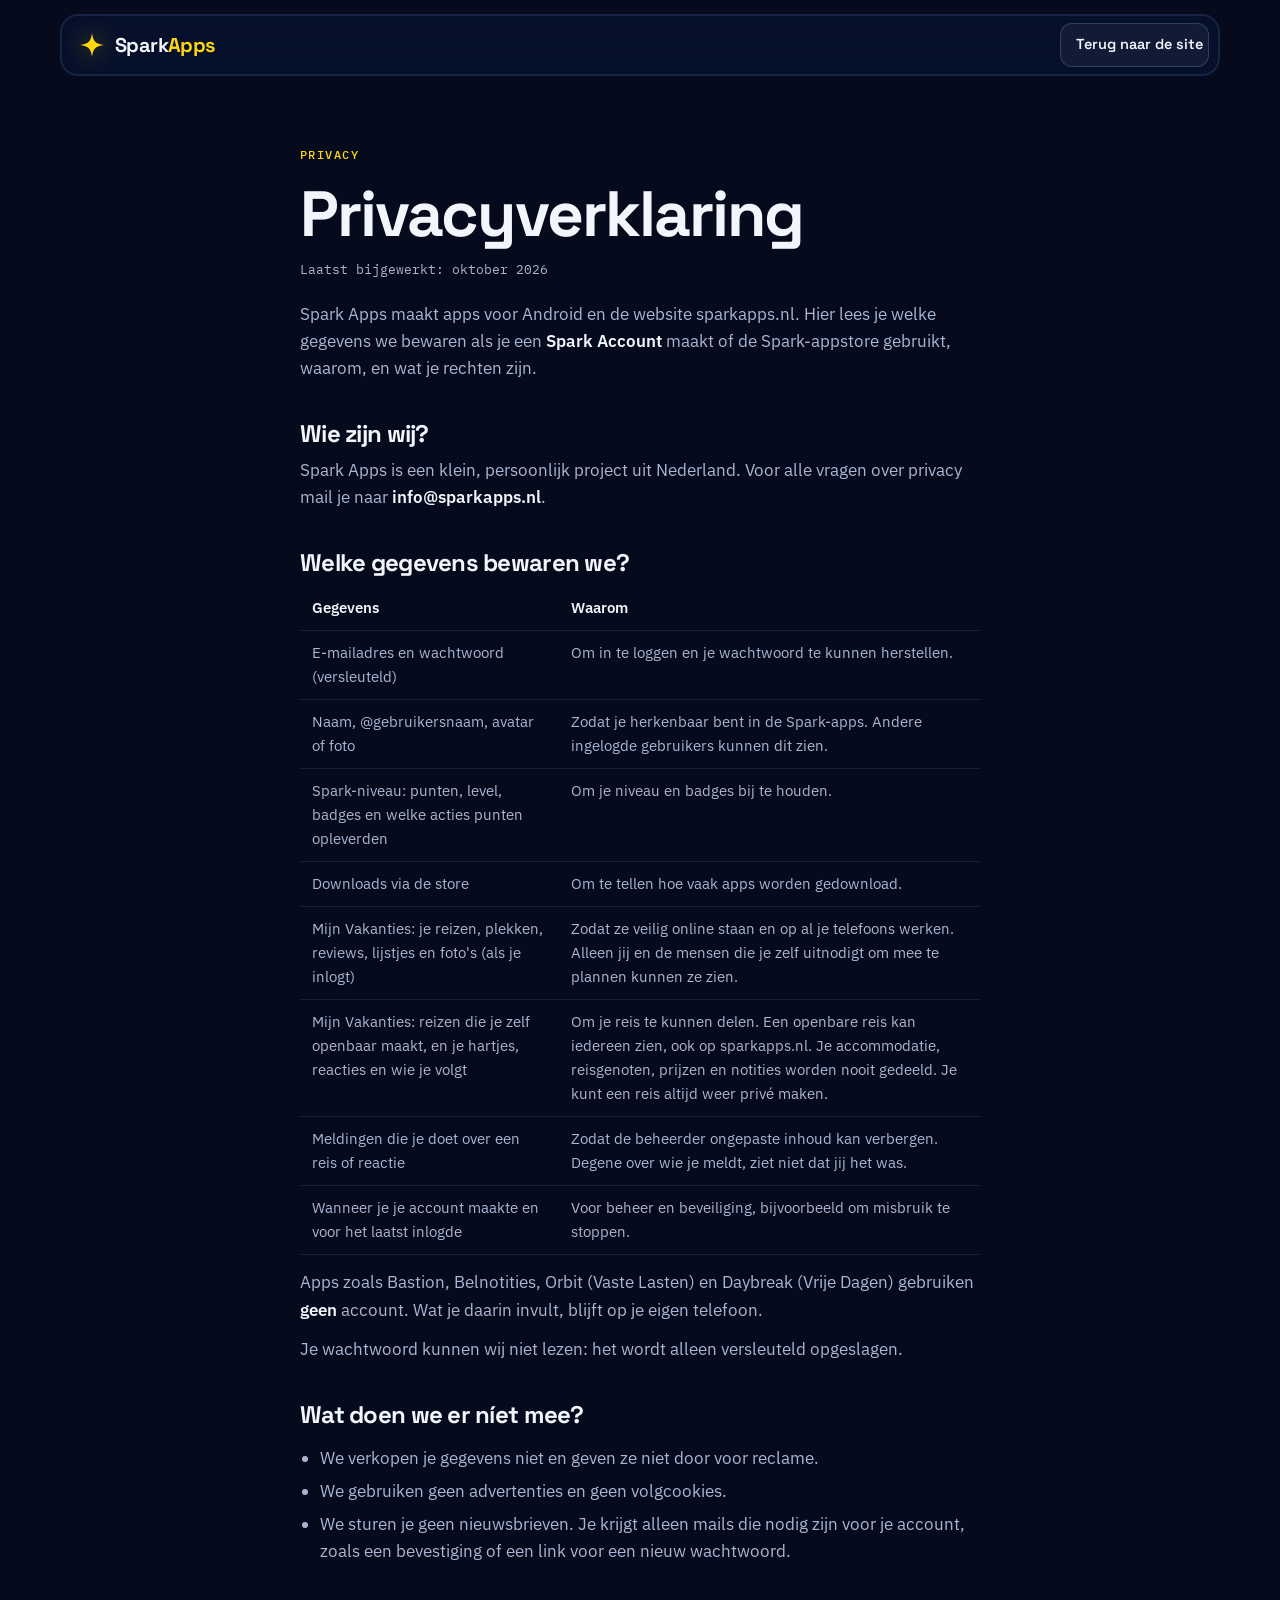
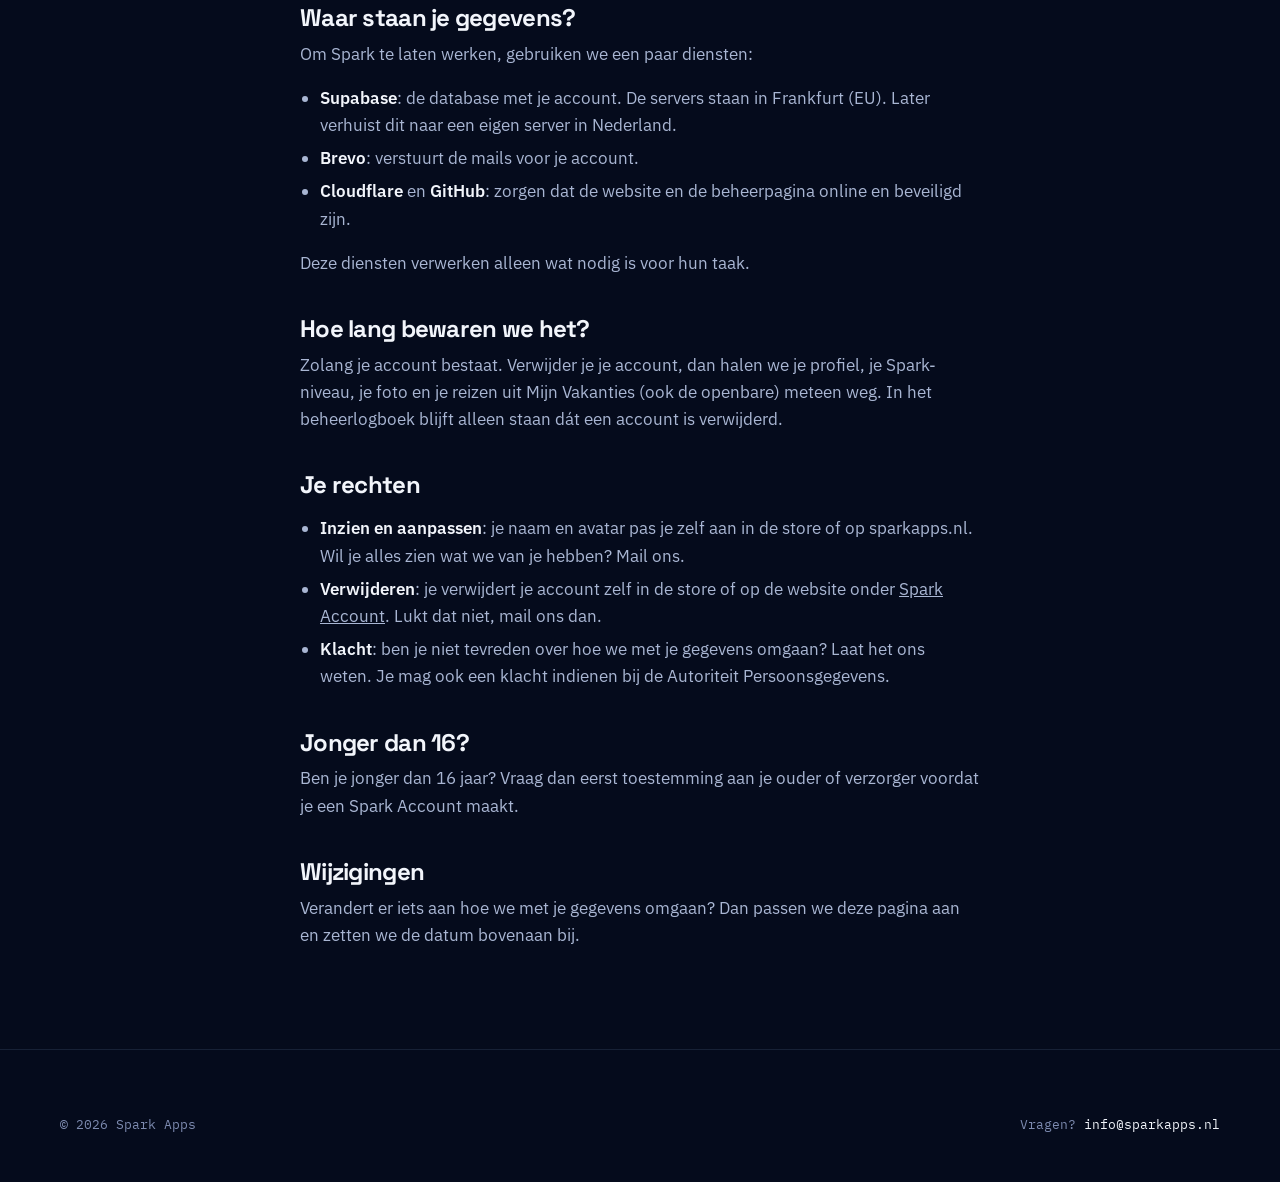
==== commit 708dd47f: "Add files via upload" ====
--- a/privacy.html
+++ b/privacy.html
@@ -9,7 +9,7 @@
 <link rel="preconnect" href="https://fonts.googleapis.com">
 <link rel="preconnect" href="https://fonts.gstatic.com" crossorigin>
 <link rel="stylesheet" href="https://fonts.googleapis.com/css2?family=IBM+Plex+Mono:wght@500&family=IBM+Plex+Sans:wght@400;500;600&family=Space+Grotesk:wght@500;600;700&display=swap">
-<link rel="stylesheet" href="site.css?v=2">
+<link rel="stylesheet" href="site.css?v=3">
 <style>
   .doc { padding: 140px 0 100px; }
   .doc .wrap { max-width: 720px; }
@@ -60,6 +60,9 @@
           <tr><td>Naam, @gebruikersnaam, avatar of foto</td><td>Zodat je herkenbaar bent in de Spark-apps. Andere ingelogde gebruikers kunnen dit zien.</td></tr>
           <tr><td>Spark-niveau: punten, level, badges en welke acties punten opleverden</td><td>Om je niveau en badges bij te houden.</td></tr>
           <tr><td>Downloads via de store</td><td>Om te tellen hoe vaak apps worden gedownload.</td></tr>
+          <tr><td>Mijn Vakanties: je reizen, plekken, reviews, lijstjes en foto's (als je inlogt)</td><td>Zodat ze veilig online staan en op al je telefoons werken. Alleen jij en de mensen die je zelf uitnodigt om mee te plannen kunnen ze zien.</td></tr>
+          <tr><td>Mijn Vakanties: reizen die je zelf openbaar maakt, en je hartjes, reacties en wie je volgt</td><td>Om je reis te kunnen delen. Een openbare reis kan iedereen zien, ook op sparkapps.nl. Je accommodatie, reisgenoten, prijzen en notities worden nooit gedeeld. Je kunt een reis altijd weer privé maken.</td></tr>
+          <tr><td>Meldingen die je doet over een reis of reactie</td><td>Zodat de beheerder ongepaste inhoud kan verbergen. Degene over wie je meldt, ziet niet dat jij het was.</td></tr>
           <tr><td>Wanneer je je account maakte en voor het laatst inlogde</td><td>Voor beheer en beveiliging, bijvoorbeeld om misbruik te stoppen.</td></tr>
         </tbody>
       </table>
@@ -84,7 +87,7 @@
     <p>Deze diensten verwerken alleen wat nodig is voor hun taak.</p>
 
     <h2>Hoe lang bewaren we het?</h2>
-    <p>Zolang je account bestaat. Verwijder je je account, dan halen we je profiel, je Spark-niveau en je foto meteen weg. In het beheerlogboek blijft alleen staan dát een account is verwijderd.</p>
+    <p>Zolang je account bestaat. Verwijder je je account, dan halen we je profiel, je Spark-niveau, je foto en je reizen uit Mijn Vakanties (ook de openbare) meteen weg. In het beheerlogboek blijft alleen staan dát een account is verwijderd.</p>
 
     <h2>Je rechten</h2>
     <ul>
--- a/site.css
+++ b/site.css
@@ -29,12 +29,13 @@
 * { box-sizing: border-box; }
 html { scroll-behavior: smooth; scroll-padding-top: 96px; background: var(--bg); }
 @media (prefers-reduced-motion: reduce) { html { scroll-behavior: auto; } *, *::before, *::after { animation: none !important; transition: none !important; } }
-body { margin: 0; background: var(--bg); color: var(--text); font-family: var(--body); font-size: 17px; line-height: 1.6; -webkit-font-smoothing: antialiased; overflow-x: hidden; }
+body { caret-color: transparent; margin: 0; background: var(--bg); color: var(--text); font-family: var(--body); font-size: 17px; line-height: 1.6; -webkit-font-smoothing: antialiased; overflow-x: hidden; }
 img { max-width: 100%; display: block; }
 a { color: inherit; }
 h1, h2, h3 { font-family: var(--display); font-weight: 700; margin: 0; letter-spacing: -.03em; line-height: 1.04; text-wrap: balance; }
 p { margin: 0; }
 [hidden] { display: none !important; }
+input, textarea, select, [contenteditable="true"] { caret-color: var(--spark); }
 :focus-visible { outline: 2px solid var(--spark); outline-offset: 3px; border-radius: 8px; }
 ::selection { background: var(--spark); color: var(--on-spark); }
 .wrap { width: 100%; max-width: 1200px; margin: 0 auto; padding-left: max(20px, env(safe-area-inset-left, 0px)); padding-right: max(20px, env(safe-area-inset-right, 0px)); }
